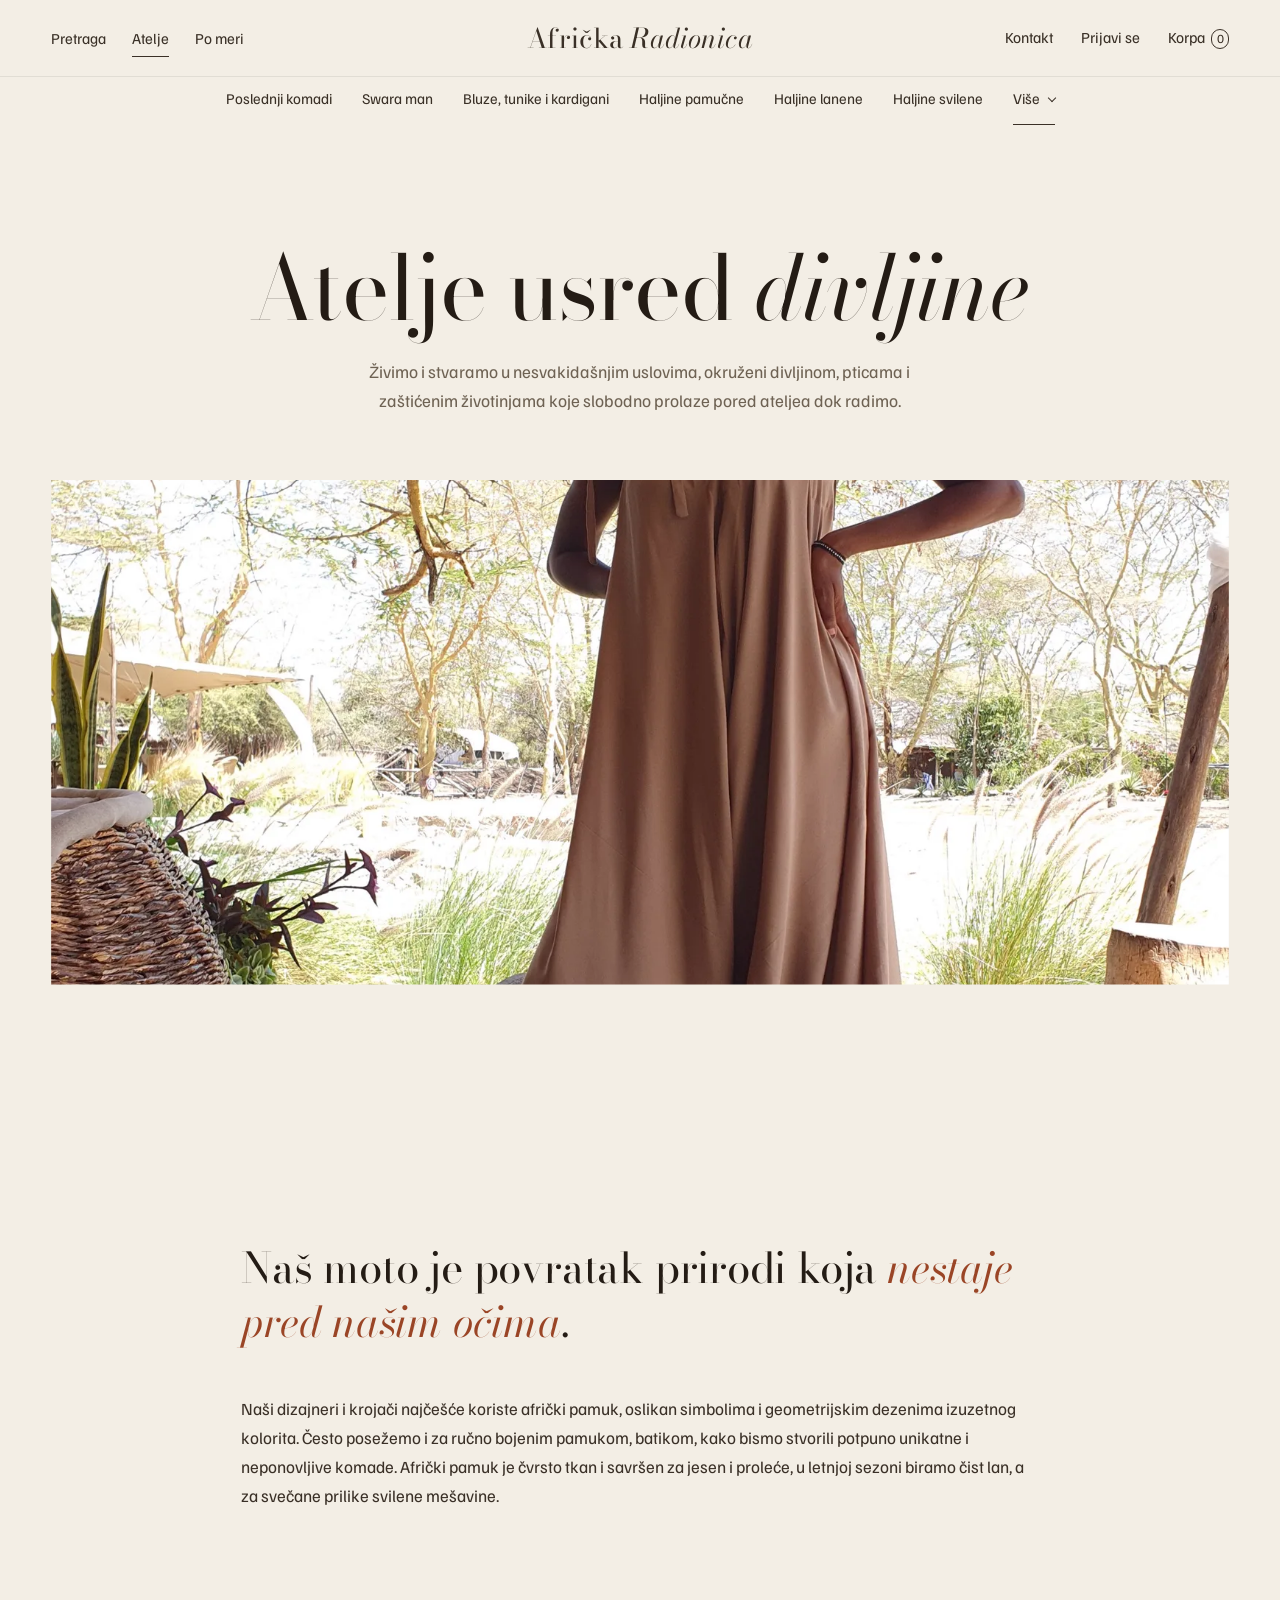
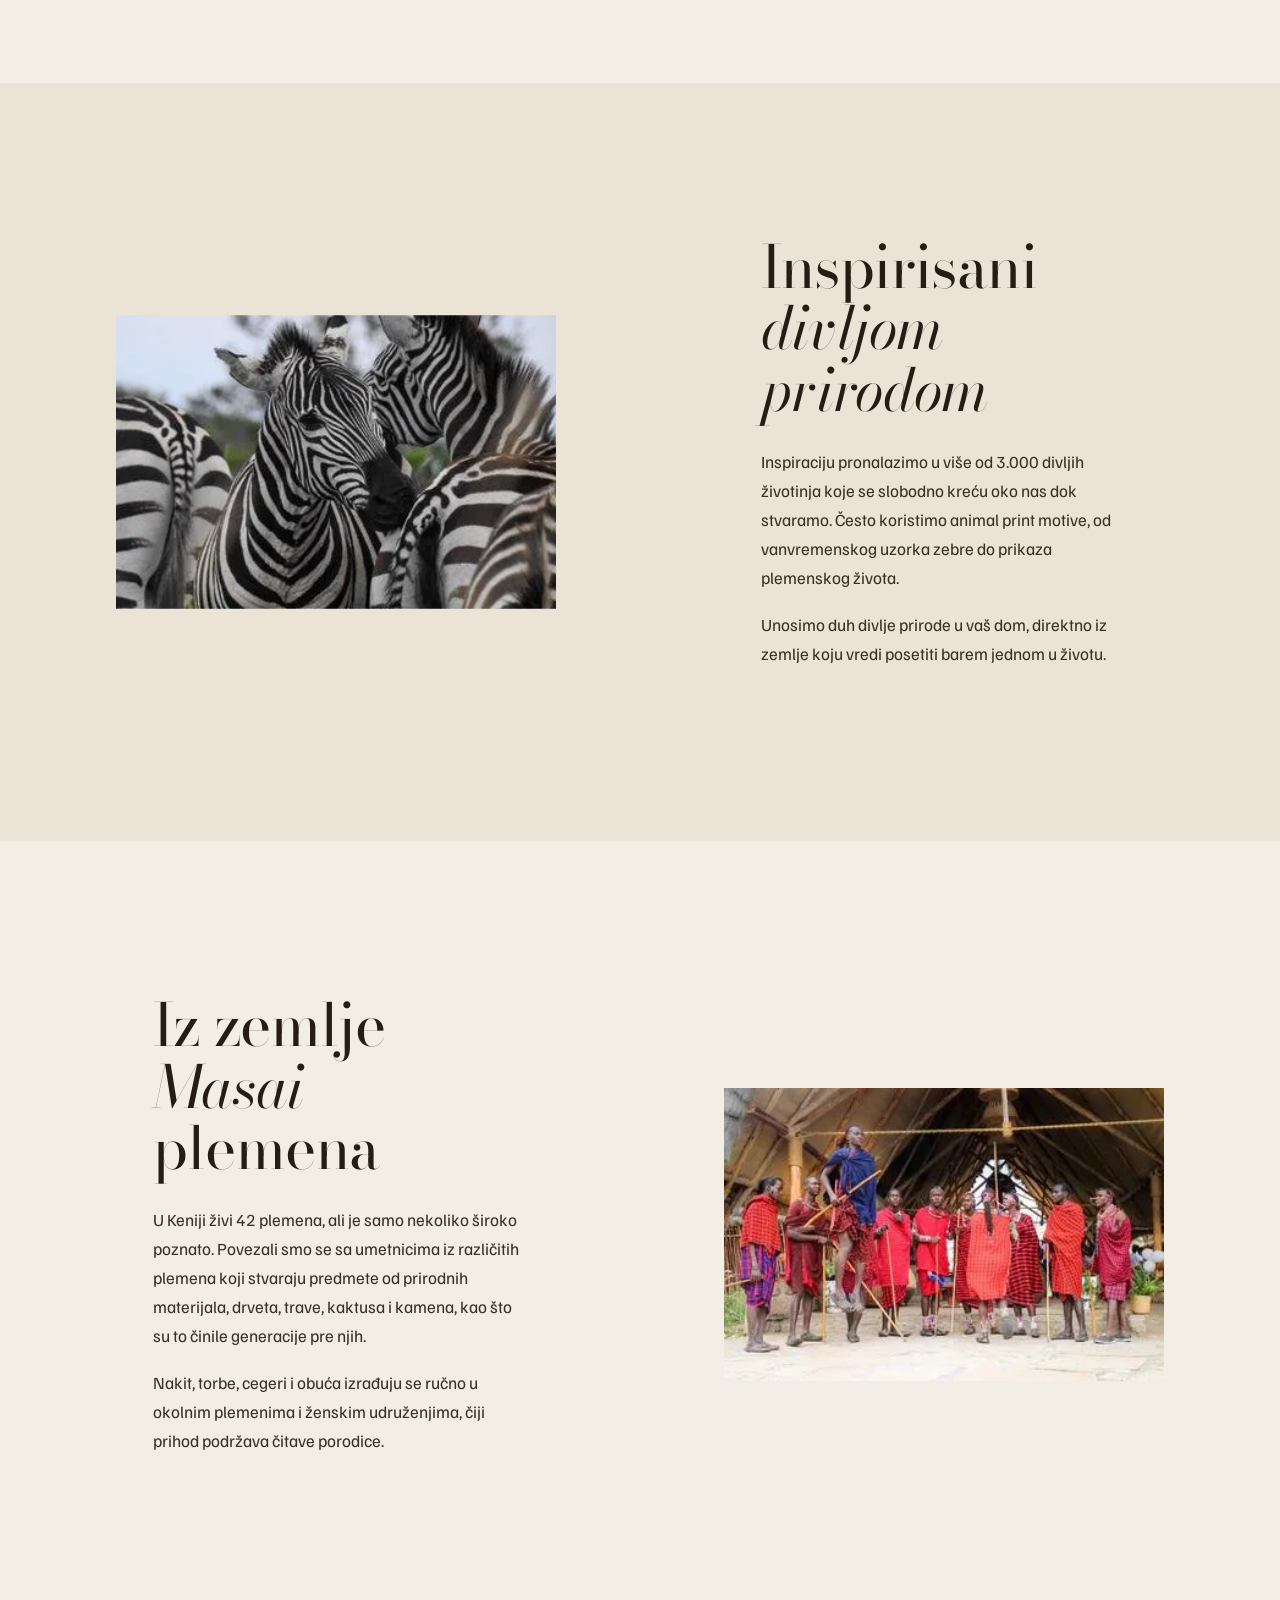
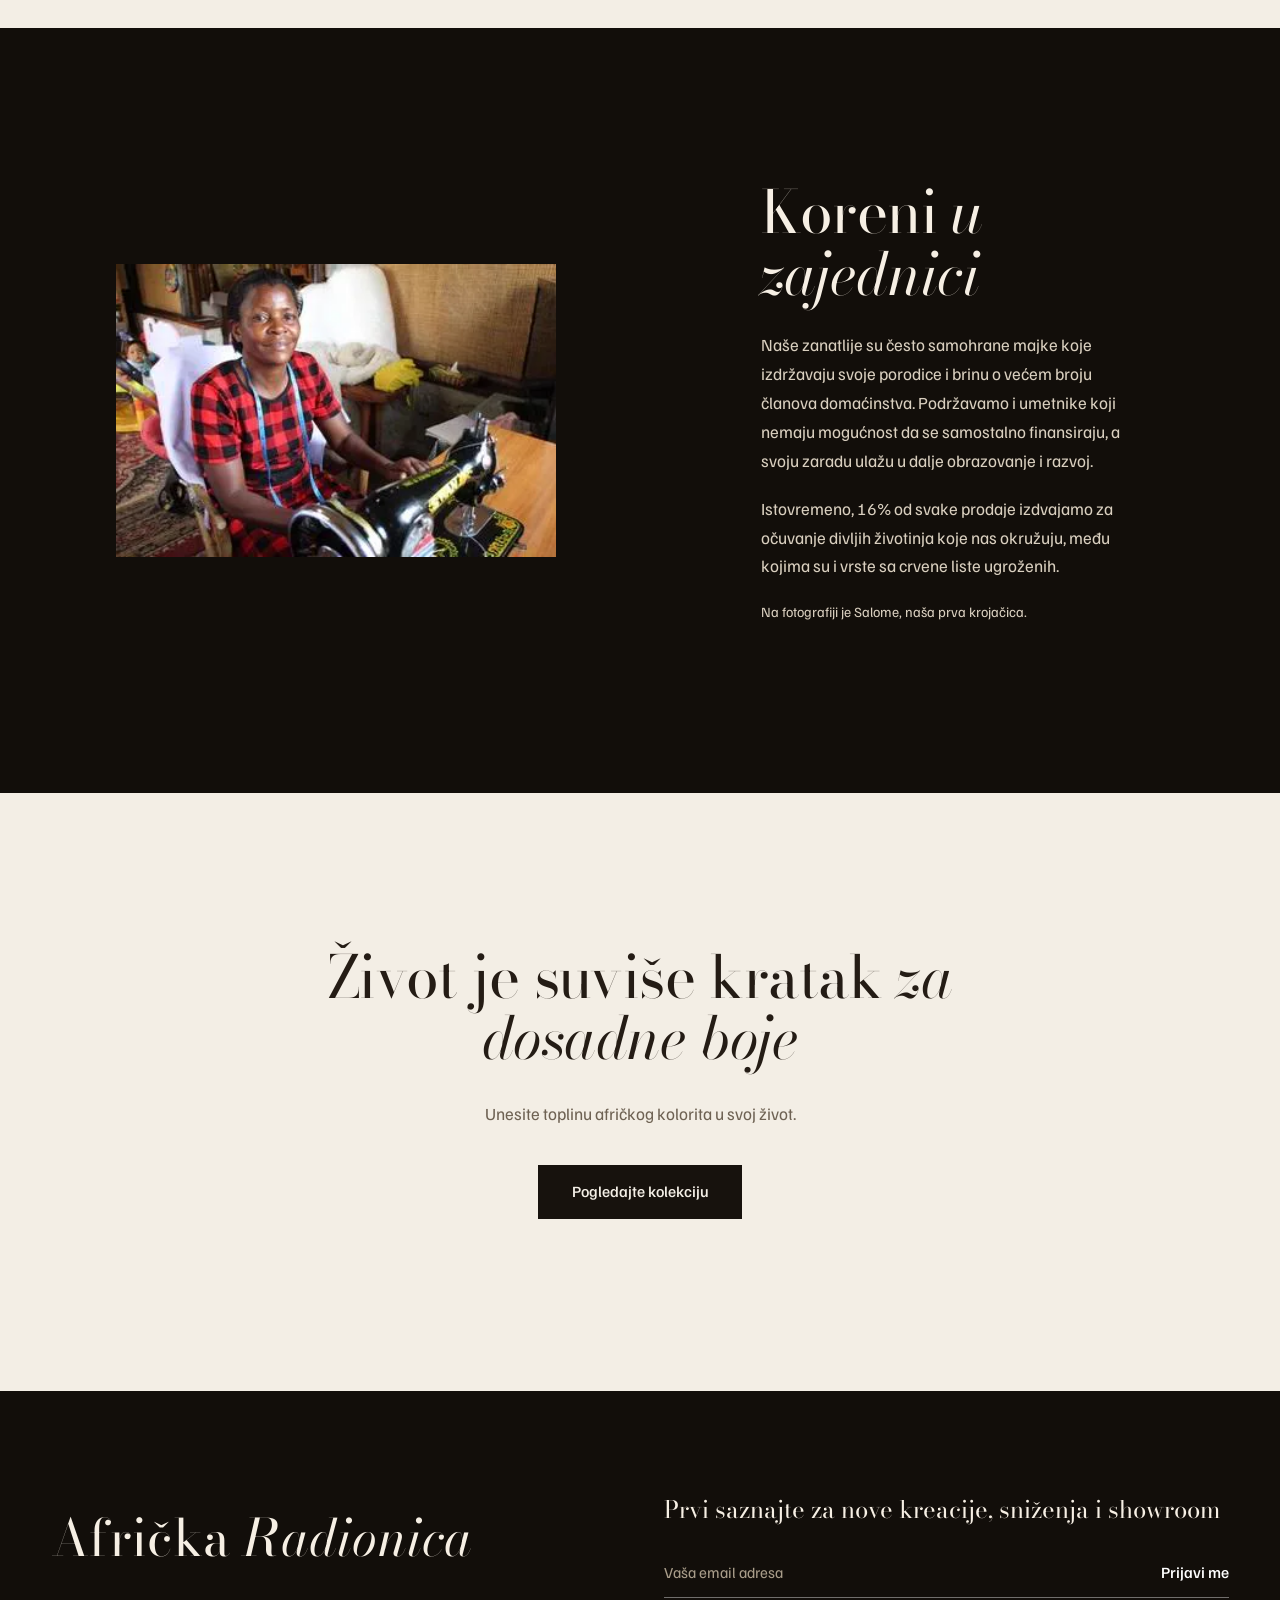
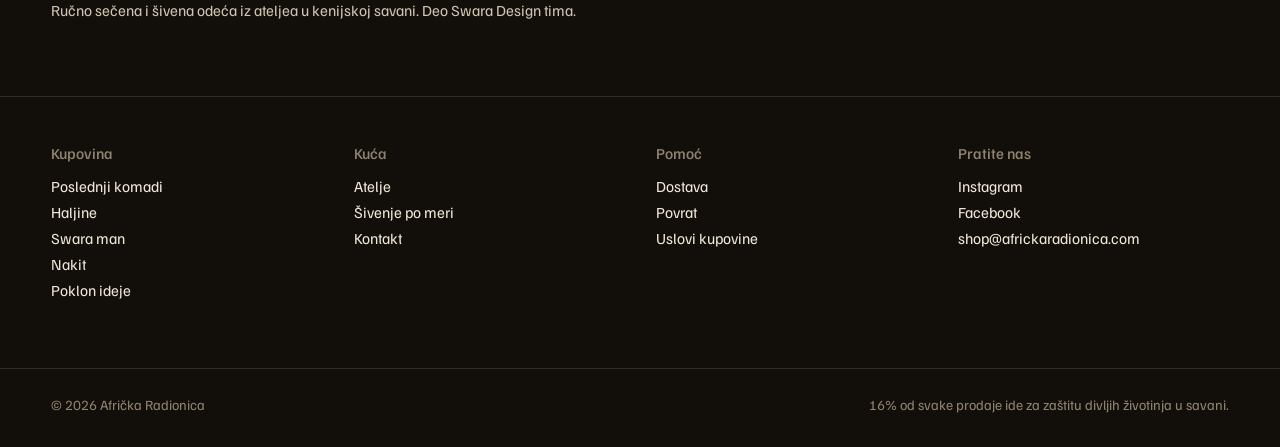
==== atelje.html @ 35c5ecd7 "Africka Radionica website preview" ====
<!doctype html>
<html lang="sr-Latn">
<head>
<meta charset="utf-8">
<meta name="viewport" content="width=device-width, initial-scale=1">
<title>Atelje u kenijskoj savani | Afrička Radionica</title>
<meta name="description" content="Naš atelje nalazi se u srcu afričke savane u Keniji, okružen sa više od 3.000 divljih životinja. Upoznajte krojače, plemena i ženska udruženja sa kojima radimo.">
<!-- Mockup: ukloniti noindex pri puštanju -->
<meta name="robots" content="noindex, nofollow">
<meta property="og:title" content="Atelje u kenijskoj savani | Afrička Radionica">
<meta property="og:description" content="Naš atelje nalazi se u srcu afričke savane u Keniji, okružen sa više od 3.000 divljih životinja. Upoznajte krojače, plemena i ženska udruženja sa kojima radimo.">
<meta property="og:type" content="website">
<meta property="og:site_name" content="Afrička Radionica">
<meta name="theme-color" content="#f3eee5">
<link rel="preconnect" href="https://fonts.googleapis.com">
<link rel="preconnect" href="https://fonts.gstatic.com" crossorigin>
<link rel="stylesheet" href="https://fonts.googleapis.com/css2?family=Bodoni+Moda:ital,opsz,wght@0,6..96,400;0,6..96,500;1,6..96,400&family=Familjen+Grotesk:wght@400;500&display=swap">
<script>document.documentElement.classList.add('js')</script>
<link rel="stylesheet" href="css/site.css?v=a1a77505">
<script src="js/katalog.js?v=a1a77505" defer></script>
<script src="js/site.js?v=a1a77505" defer></script>
</head>
<body class="">
<a class="skip" href="#main">Preskoči na sadržaj</a>
<header class="hdr">
  <div class="hdr-in">
    <button class="menu-btn" type="button" aria-expanded="false" aria-controls="meni"><span aria-hidden="true"></span><span class="sr">Meni</span></button>
    <div class="util">
      <a href="kategorija.html" class="t-link">Pretraga</a>
      <a href="atelje.html" class="t-link" aria-current="page">Atelje</a>
      <a href="kontakt.html#po-meri" class="t-link">Po meri</a>
    </div>
    <a class="mark" href="index.html" aria-label="Afrička Radionica, početna">Afrička <i>Radionica</i></a>
    <div class="tools">
      <a href="kontakt.html" class="t-link">Kontakt</a>
      <a href="#" class="t-link">Prijavi se</a>
      <a href="#" class="bag" aria-label="Korpa, 0 artikala">Korpa <span>0</span></a>
    </div>
  </div>
  <nav id="meni" class="cats" aria-label="Kategorije">
    <ul class="cats-main">
      <li><a href="kategorija.html?k=poslednji-komadi">Poslednji komadi</a></li>
      <li><a href="kategorija.html?k=swara-man">Swara man</a></li>
      <li><a href="kategorija.html?k=bluze-tunike-kardigani">Bluze, tunike i kardigani</a></li>
      <li><a href="kategorija.html?k=haljine-pamucne">Haljine pamučne</a></li>
      <li><a href="kategorija.html?k=haljine-lanene">Haljine lanene</a></li>
      <li><a href="kategorija.html?k=haljine-svilene">Haljine svilene</a></li>
      <li class="more">
        <button type="button" class="more-btn" aria-expanded="false" aria-controls="vise">Više</button>
        <ul id="vise" class="more-list">
          <li><a href="kategorija.html?k=kombinezoni">Kombinezoni</a></li>
          <li><a href="kategorija.html?k=nakit">Nakit</a></li>
          <li><a href="kategorija.html?k=pantalone-lanene">Pantalone lanene</a></li>
          <li><a href="kategorija.html?k=pantalone-pamucne">Pantalone pamučne</a></li>
          <li><a href="kategorija.html?k=pantalone-svilene">Pantalone svilene</a></li>
          <li><a href="kategorija.html?k=poklon-ideje">Poklon ideje</a></li>
          <li><a href="kategorija.html?k=sakoi-mantili">Sakoi i mantili</a></li>
          <li><a href="kategorija.html?k=suknje">Suknje</a></li>
          <li><a href="kategorija.html?k=tkanine">Tkanine</a></li>
          <li><a href="kategorija.html?k=torbe-cegeri">Torbe i cegeri</a></li>
          <li><a href="kategorija.html?k=obuca">Obuća</a></li>
          <li><a href="https://www.africkaradionica.com/blog">Blog</a></li>
        </ul>
      </li>
    </ul>
    <ul class="cats-mob">
      <li><a href="atelje.html">Atelje</a></li>
      <li><a href="kontakt.html#po-meri">Šivenje po meri</a></li>
      <li><a href="kontakt.html">Kontakt</a></li>
    </ul>
  </nav>
</header>
<main id="main">
<section class="phead">
  <div class="narrow">
    <h1 class="rv">Atelje usred <i>divljine</i></h1>
    <p class="rv">Živimo i stvaramo u nesvakidašnjim uslovima, okruženi divljinom, pticama i zaštićenim životinjama koje slobodno prolaze pored ateljea dok radimo.</p>
  </div>
</section>

<section class="sec-s" style="padding-top:0">
  <div class="wrap">
    <div class="img rv-img" style="overflow:hidden"><img src="slike/kombinezon-savana.webp" alt="Savana sa akacijama oko ateljea" width="1600" height="1600" style="width:100%;aspect-ratio:21/9;object-fit:cover;object-position:50% 45%"></div>
  </div>
</section>

<section class="sec">
  <div class="narrow">
    <p class="statement rv">Naš moto je povratak prirodi koja <i>nestaje pred našim očima</i>.</p>
    <p class="rv" style="margin-top:30px">Naši dizajneri i krojači najčešće koriste afrički pamuk, oslikan simbolima i geometrijskim dezenima izuzetnog kolorita. Često posežemo i za ručno bojenim pamukom, batikom, kako bismo stvorili potpuno unikatne i neponovljive komade. Afrički pamuk je čvrsto tkan i savršen za jesen i proleće, u letnjoj sezoni biramo čist lan, a za svečane prilike svilene mešavine.</p>
  </div>
</section>

<section class="sec sandbg">
  <div class="wrap split">
    <div class="img lowres rv-img"><img src="slike/zebre.webp" alt="Zebre u savani" loading="lazy" width="360" height="240"></div>
    <div class="txt rv">
      <h2>Inspirisani <i>divljom prirodom</i></h2>
      <p>Inspiraciju pronalazimo u više od 3.000 divljih životinja koje se slobodno kreću oko nas dok stvaramo. Često koristimo animal print motive, od vanvremenskog uzorka zebre do prikaza plemenskog života.</p>
      <p>Unosimo duh divlje prirode u vaš dom, direktno iz zemlje koju vredi posetiti barem jednom u životu.</p>
    </div>
  </div>
</section>

<section class="sec">
  <div class="wrap split rev">
    <div class="img lowres rv-img"><img src="slike/masai.webp" alt="Masai ratnici u tradicionalnoj odeći" loading="lazy" width="360" height="240"></div>
    <div class="txt rv">
      <h2>Iz zemlje <i>Masai</i> plemena</h2>
      <p>U Keniji živi 42 plemena, ali je samo nekoliko široko poznato. Povezali smo se sa umetnicima iz različitih plemena koji stvaraju predmete od prirodnih materijala, drveta, trave, kaktusa i kamena, kao što su to činile generacije pre njih.</p>
      <p>Nakit, torbe, cegeri i obuća izrađuju se ručno u okolnim plemenima i ženskim udruženjima, čiji prihod podržava čitave porodice.</p>
    </div>
  </div>
</section>

<section class="sec dark">
  <div class="wrap split">
    <div class="img lowres rv-img"><img src="slike/salome-atelje.webp" alt="Salome za šivaćom mašinom" loading="lazy" width="360" height="240"></div>
    <div class="txt rv">
      <h2>Koreni <i>u zajednici</i></h2>
      <p>Naše zanatlije su često samohrane majke koje izdržavaju svoje porodice i brinu o većem broju članova domaćinstva. Podržavamo i umetnike koji nemaju mogućnost da se samostalno finansiraju, a svoju zaradu ulažu u dalje obrazovanje i razvoj.</p>
      <p>Istovremeno, 16% od svake prodaje izdvajamo za očuvanje divljih životinja koje nas okružuju, među kojima su i vrste sa crvene liste ugroženih.</p>
      <p class="caption">Na fotografiji je Salome, naša prva krojačica.</p>
    </div>
  </div>
</section>

<section class="sec">
  <div class="narrow" style="text-align:center">
    <h2 class="rv">Život je suviše kratak <i>za dosadne boje</i></h2>
    <p class="rv" style="margin:30px 0 36px;color:var(--muted)">Unesite toplinu afričkog kolorita u svoj život.</p>
    <p class="rv"><a class="btn" href="kategorija.html?k=haljine-pamucne">Pogledajte kolekciju</a></p>
  </div>
</section>
</main>
<footer class="ftr">
  <div class="wrap ftr-top">
    <div class="ftr-brand">
      <p class="mark mark-lg">Afrička <i>Radionica</i></p>
      <p>Ručno sečena i šivena odeća iz ateljea u kenijskoj savani. Deo Swara Design tima.</p>
    </div>
    <form class="news" onsubmit="event.preventDefault();this.querySelector('.news-ok').hidden=false">
      <label for="n-email">Prvi saznajte za nove kreacije, sniženja i showroom</label>
      <div class="news-row">
        <input id="n-email" type="email" name="email" autocomplete="email" placeholder="Vaša email adresa" required>
        <button type="submit">Prijavi me</button>
      </div>
      <p class="news-ok" hidden>Hvala. Ovo je pregled novog sajta, pa prijava još nije povezana.</p>
    </form>
  </div>
  <div class="wrap ftr-cols">
    <div><h2>Kupovina</h2><p><a href="kategorija.html?k=poslednji-komadi">Poslednji komadi</a><br><a href="kategorija.html?k=haljine-pamucne">Haljine</a><br><a href="kategorija.html?k=swara-man">Swara man</a><br><a href="kategorija.html?k=nakit">Nakit</a><br><a href="kategorija.html?k=poklon-ideje">Poklon ideje</a></p></div>
    <div><h2>Kuća</h2><p><a href="atelje.html">Atelje</a><br><a href="kontakt.html#po-meri">Šivenje po meri</a><br><a href="kontakt.html">Kontakt</a></p></div>
    <div><h2>Pomoć</h2><p><a href="https://www.africkaradionica.com/shipping-policy">Dostava</a><br><a href="https://www.africkaradionica.com/refund-policy">Povrat</a><br><a href="https://www.africkaradionica.com/terms-of-service">Uslovi kupovine</a></p></div>
    <div><h2>Pratite nas</h2><p><a href="https://www.instagram.com/africka.radionica/" target="_blank" rel="noopener">Instagram</a><br><a href="https://www.facebook.com/moja.africka.radionica" target="_blank" rel="noopener">Facebook</a><br><a href="mailto:shop@africkaradionica.com">shop@africkaradionica.com</a></p></div>
  </div>
  <div class="wrap ftr-legal"><p>© 2026 Afrička Radionica</p><p>16% od svake prodaje ide za zaštitu divljih životinja u savani.</p></div>
</footer>
</body>
</html>
---- css/site.css ----
/* Afrička Radionica — mockup v2 (18.11.2026). Bodoni Moda + Familjen Grotesk. */
:root{
  --ivory:#f3eee5;
  --ivory-2:#ebe3d6;
  --sand:#d9ccb6;
  --ebony:#17120d;
  --ink:#241c15;
  --text:#3a3027;
  --muted:#6e6253;
  --line:#d6cbb9;
  --terra:#9a4526;
  --terra-2:#b8643d;
  --gold:#a88653;
  --night:#120e0a;
  --serif:"Bodoni Moda",Didot,"Bodoni 72",Georgia,serif;
  --sans:"Familjen Grotesk",system-ui,-apple-system,"Segoe UI",sans-serif;
  --gut:clamp(16px,4vw,56px);
  --ease:cubic-bezier(.22,.61,.24,1);
}
*,*::before,*::after{box-sizing:border-box}
html{-webkit-text-size-adjust:100%;scroll-behavior:smooth}
body{margin:0;background:var(--ivory);color:var(--text);font:400 17px/1.7 var(--sans);-webkit-font-smoothing:antialiased;overflow-x:hidden}
img{display:block;max-width:100%;height:auto}
a{color:inherit}
p{margin:0 0 1.1em}
h1,h2,h3{font-family:var(--serif);font-weight:400;color:var(--ink);margin:0;line-height:1.05;letter-spacing:-.01em}
h1{font-size:clamp(2.8rem,7vw,6.6rem)}
h2{font-size:clamp(2.1rem,4.6vw,4.2rem)}
h3{font-size:clamp(1.35rem,2vw,1.75rem);line-height:1.2}
h1 i,h2 i,h3 i{font-style:italic}
.wrap{max-width:1360px;margin:0 auto;padding:0 var(--gut)}
.narrow{max-width:900px;margin:0 auto;padding:0 var(--gut)}
.sr{position:absolute;width:1px;height:1px;overflow:hidden;clip:rect(0 0 0 0);white-space:nowrap}
.skip{position:absolute;left:12px;top:-60px;background:var(--ebony);color:#fff;padding:10px 14px;z-index:100}
.skip:focus{top:12px}
:focus-visible{outline:1px solid var(--terra);outline-offset:4px}
.tbc{background:#fff1c2;color:#5a4300;border-bottom:1px dashed #a07a00;padding:0 .2em;cursor:help}

/* Links and buttons */
.btn{display:inline-flex;align-items:center;justify-content:center;gap:.7em;font:500 .98rem/1 var(--sans);padding:1.15em 2.1em;border:1px solid var(--ebony);background:var(--ebony);color:var(--ivory);text-decoration:none;transition:background .5s var(--ease),color .5s var(--ease),border-color .5s var(--ease);cursor:pointer}
.btn:hover{background:var(--terra);border-color:var(--terra)}
.btn-ghost{background:transparent;color:var(--ebony)}
.btn-ghost:hover{background:var(--ebony);color:var(--ivory);border-color:var(--ebony)}
.on-img .btn{background:var(--ivory);color:var(--ebony);border-color:var(--ivory)}
.on-img .btn:hover{background:var(--terra);color:#fff;border-color:var(--terra)}
.on-img .btn-ghost{background:transparent;color:#fff;border-color:rgba(255,255,255,.8)}
.on-img .btn-ghost:hover{background:#fff;color:var(--ebony)}
.more{font-size:.98rem;text-decoration:none;border-bottom:1px solid currentColor;padding-bottom:3px;transition:color .4s,border-color .4s}
.more:hover{color:var(--terra)}

/* Header */
.hdr{position:sticky;top:0;z-index:50;background:rgba(243,238,229,.94);backdrop-filter:blur(10px);-webkit-backdrop-filter:blur(10px);border-bottom:1px solid transparent;transition:background .6s var(--ease),border-color .6s,color .6s}
.hdr.scrolled{border-bottom-color:var(--line)}
.hdr-in{display:grid;grid-template-columns:1fr auto 1fr;align-items:center;height:84px;padding:0 var(--gut);max-width:1600px;margin:0 auto}
.nav{display:flex;gap:30px;font-size:.96rem}
.nav a,.t-link,.bag{text-decoration:none;padding:6px 0;border-bottom:1px solid transparent;transition:border-color .4s}
.nav a:hover,.t-link:hover,.bag:hover{border-bottom-color:currentColor}
.nav a[aria-current="page"],.t-link[aria-current="page"]{border-bottom-color:currentColor}
.nav .nav-mob{display:none}
.mark{font-family:var(--serif);font-size:1.7rem;letter-spacing:.005em;text-decoration:none;color:inherit;white-space:nowrap;margin:0}
.mark i{font-style:italic}
.tools{display:flex;justify-content:flex-end;gap:28px;font-size:.96rem}
.bag span{display:inline-block;min-width:1.4em;text-align:center;margin-left:.3em;border:1px solid currentColor;border-radius:999px;font-size:.78rem;line-height:1.4em}
.menu-btn{display:none;width:44px;height:44px;border:0;background:none;color:inherit;cursor:pointer;position:relative;padding:0}
.menu-btn span:first-child,.menu-btn span:first-child::before{position:absolute;left:10px;width:24px;height:1px;background:currentColor;transition:transform .4s var(--ease)}
.menu-btn span:first-child{top:18px}
.menu-btn span:first-child::before{content:"";left:0;top:8px}
.menu-btn[aria-expanded="true"] span:first-child{transform:translateY(4px) rotate(45deg)}
.menu-btn[aria-expanded="true"] span:first-child::before{transform:translateY(-8px) rotate(-90deg)}
/* transparent header over the hero (home) */
.home .hdr{position:fixed;left:0;right:0;background:transparent;color:#fff;backdrop-filter:none;-webkit-backdrop-filter:none}
.home .hdr.scrolled{background:rgba(243,238,229,.95);color:var(--ink);backdrop-filter:blur(10px);-webkit-backdrop-filter:blur(10px)}

/* Hero */
.hero{position:relative;height:100svh;min-height:620px;max-height:980px;overflow:hidden;color:#fff;background:var(--night)}
.hero img{position:absolute;inset:0;width:100%;height:100%;object-fit:cover;object-position:50% 40%;transform:scale(1.08);animation:breathe 14s var(--ease) forwards}
@keyframes breathe{to{transform:scale(1)}}
.hero::after{content:"";position:absolute;inset:0;background:linear-gradient(180deg,rgba(18,14,10,.45) 0%,rgba(18,14,10,0) 30%,rgba(18,14,10,.15) 55%,rgba(18,14,10,.72) 100%)}
.hero-txt{position:absolute;left:0;right:0;bottom:clamp(40px,8vh,96px);z-index:2}
.hero h1{color:#fff;max-width:11.5em}
.hero p{max-width:34em;font-size:clamp(1.02rem,1.4vw,1.2rem);color:rgba(255,255,255,.9);margin:26px 0 34px}
.hero .actions{display:flex;flex-wrap:wrap;gap:14px}
.scroll-cue{position:absolute;right:var(--gut);bottom:clamp(40px,8vh,96px);z-index:2;width:1px;height:70px;background:rgba(255,255,255,.35);overflow:hidden}
.scroll-cue::after{content:"";position:absolute;left:0;top:-30px;width:1px;height:30px;background:#fff;animation:cue 2.6s var(--ease) infinite}
@keyframes cue{to{top:70px}}

/* Sections */
.sec{padding:clamp(88px,12vw,180px) 0}
.sec-s{padding:clamp(64px,8vw,120px) 0}
.statement{font-family:var(--serif);font-size:clamp(1.7rem,3.3vw,3rem);line-height:1.28;color:var(--ink);letter-spacing:-.005em}
.statement i{color:var(--terra)}
.sig{margin-top:34px;color:var(--muted)}
.line{border-top:1px solid var(--line)}
.dark{background:var(--night);color:#e9e0d2}
.dark h2,.dark h3{color:#f6efe4}
.dark .muted{color:#b5a893}
.sandbg{background:var(--ivory-2)}
.muted{color:var(--muted)}
.head2{display:flex;justify-content:space-between;align-items:flex-end;gap:24px;margin-bottom:clamp(36px,5vw,64px);flex-wrap:wrap}
.head2 p{max-width:30em;margin:0;color:var(--muted)}

/* Collections */
.coll{display:grid;grid-template-columns:repeat(12,minmax(0,1fr));gap:clamp(12px,1.6vw,24px)}
.tile{position:relative;overflow:hidden;color:#fff;text-decoration:none;display:block;background:var(--sand)}
.tile img{width:100%;height:100%;object-fit:cover;transition:transform 1.6s var(--ease)}
.tile:hover img{transform:scale(1.05)}
.tile::after{content:"";position:absolute;inset:0;background:linear-gradient(180deg,transparent 55%,rgba(18,14,10,.6))}
.tile span{position:absolute;left:clamp(18px,2.4vw,34px);bottom:clamp(18px,2.4vw,30px);z-index:2;font-family:var(--serif);font-size:clamp(1.6rem,2.8vw,2.6rem);line-height:1.1}
.tile span small{display:block;font-family:var(--sans);font-size:.95rem;margin-top:8px;opacity:.9}
.t-a{grid-column:1/8;aspect-ratio:7/8}
.t-b{grid-column:8/13;aspect-ratio:5/8}
.t-c{grid-column:1/6;aspect-ratio:5/6;margin-top:clamp(0px,6vw,90px)}
.t-d{grid-column:6/13;aspect-ratio:7/6}

/* Split story blocks */
.split{display:grid;grid-template-columns:repeat(12,minmax(0,1fr));gap:clamp(20px,3vw,48px);align-items:center}
.split .img{grid-column:1/7;overflow:hidden}
.split .img img{width:100%;aspect-ratio:4/5;object-fit:cover;transition:transform 1.6s var(--ease)}
.split .img:hover img{transform:scale(1.03)}
.split .txt{grid-column:8/12}
.split.rev .img{grid-column:7/13;order:2}
.split.rev .txt{grid-column:2/6;order:1}
.split .txt h2{margin-bottom:26px}
.split .txt p{color:var(--text)}
.dark .split .txt p{color:#d9cfbf}
.caption{font-size:.88rem;color:var(--muted);margin-top:12px}

/* Product grid */
.grid{display:grid;grid-template-columns:repeat(4,minmax(0,1fr));gap:clamp(28px,3vw,44px) clamp(14px,1.8vw,26px)}
.prod{text-decoration:none;display:block}
.prod .ph{overflow:hidden;background:var(--ivory-2);aspect-ratio:4/5;position:relative}
.prod .ph img{width:100%;height:100%;object-fit:cover;transition:transform 1.4s var(--ease),opacity .6s}
.prod:hover .ph img{transform:scale(1.04)}
.prod .ph em{position:absolute;left:12px;top:12px;font-style:normal;font-size:.8rem;background:rgba(243,238,229,.92);padding:4px 10px}
.prod h3{font-family:var(--serif);font-size:1.25rem;margin-top:18px}
.prod p{margin:6px 0 0;font-size:.95rem;color:var(--muted)}
.chips{display:flex;flex-wrap:wrap;gap:10px;margin-bottom:clamp(30px,4vw,52px)}
.chips a{text-decoration:none;font-size:.95rem;padding:9px 18px;border:1px solid var(--line);transition:border-color .4s,background .4s}
.chips a:hover,.chips a.on{border-color:var(--ebony)}
.chips a.on{background:var(--ebony);color:var(--ivory)}

/* Conservation band */
.band{position:relative;overflow:hidden;color:#fff;min-height:70vh;display:flex;align-items:flex-end}
.band img{position:absolute;inset:0;width:100%;height:100%;object-fit:cover;filter:saturate(.85)}
.band::after{content:"";position:absolute;inset:0;background:linear-gradient(90deg,rgba(18,14,10,.82),rgba(18,14,10,.35))}
.band .wrap{position:relative;z-index:2;padding-top:90px;padding-bottom:90px}
.band .big{font-family:var(--serif);font-size:clamp(5rem,14vw,12rem);line-height:.9;color:#fff;margin:0 0 20px}
.band p{max-width:30em;font-size:1.12rem;color:rgba(255,255,255,.9)}

/* Made to measure steps */
.steps{display:grid;grid-template-columns:repeat(4,minmax(0,1fr));gap:clamp(20px,3vw,40px);counter-reset:s;margin-top:clamp(36px,5vw,64px)}
.steps li{list-style:none;border-top:1px solid var(--line);padding-top:24px;counter-increment:s}
.steps li::before{content:counter(s);display:block;font-family:var(--serif);font-style:italic;font-size:2.4rem;color:var(--terra);line-height:1;margin-bottom:16px}
.steps h3{font-size:1.3rem;margin-bottom:10px}
.steps p{margin:0;color:var(--muted);font-size:.98rem}
.steps-wrap{margin:0;padding:0}

/* Service strip */
.svc{display:grid;grid-template-columns:repeat(3,minmax(0,1fr));gap:24px;text-align:center}
.svc div{padding:10px 18px}
.svc b{display:block;font-family:var(--serif);font-weight:400;font-size:1.35rem;color:var(--ink);margin-bottom:8px}
.svc span{font-size:.95rem;color:var(--muted)}

/* Page heads */
.phead{padding:clamp(70px,9vw,140px) 0 clamp(36px,5vw,64px);text-align:center}
.phead p{max-width:36em;margin:22px auto 0;color:var(--muted);font-size:1.08rem}

/* Product page */
.pdp{display:grid;grid-template-columns:minmax(0,7fr) minmax(0,5fr);gap:clamp(28px,5vw,88px);align-items:start;padding-top:clamp(28px,4vw,56px)}
.pdp-img{overflow:hidden;background:var(--ivory-2);cursor:zoom-in}
.pdp-img img{width:100%;aspect-ratio:4/5;object-fit:cover;transition:transform .8s var(--ease)}
.pdp-img.zoom img{transform:scale(1.6)}
.pdp-info{position:sticky;top:120px}
.crumbs{font-size:.9rem;color:var(--muted);margin-bottom:26px}
.crumbs a{text-decoration:none}
.crumbs a:hover{text-decoration:underline}
.pdp-info h1{font-size:clamp(2.4rem,4vw,3.6rem)}
.price{font-family:var(--serif);font-size:1.6rem;margin:18px 0 6px;color:var(--ink)}
.note{font-size:.95rem;color:var(--muted)}
fieldset{border:0;padding:0;margin:30px 0 0}
legend{font-weight:500;margin-bottom:12px;color:var(--ink)}
.sizes{display:flex;gap:10px;flex-wrap:wrap}
.sizes label{position:relative}
.sizes input{position:absolute;opacity:0;inset:0;cursor:pointer}
.sizes span{display:inline-block;padding:12px 22px;border:1px solid var(--line);transition:border-color .3s,background .3s}
.sizes input:checked + span{border-color:var(--ebony);background:var(--ebony);color:var(--ivory)}
.sizes input:focus-visible + span{outline:1px solid var(--terra);outline-offset:3px}
.pdp-actions{display:grid;gap:12px;margin-top:30px}
.pdp-actions .btn{width:100%}
.acc{border-top:1px solid var(--line);margin-top:36px}
.acc details{border-bottom:1px solid var(--line)}
.acc summary{cursor:pointer;list-style:none;padding:20px 0;display:flex;justify-content:space-between;font-weight:500;color:var(--ink)}
.acc summary::-webkit-details-marker{display:none}
.acc summary::after{content:"+";font-family:var(--serif);font-size:1.4rem;line-height:1;transition:transform .4s var(--ease)}
.acc details[open] summary::after{transform:rotate(45deg)}
.acc details p{color:var(--text);font-size:.98rem}
.added{margin-top:14px;font-size:.95rem;color:var(--terra)}

/* Contact */
.contact{display:grid;grid-template-columns:minmax(0,7fr) minmax(0,4fr);gap:clamp(32px,6vw,96px);align-items:start}
.form{display:grid;grid-template-columns:repeat(2,minmax(0,1fr));gap:26px 22px}
.f{display:flex;flex-direction:column;gap:8px}
.f-wide{grid-column:1/-1}
.f label{font-weight:500;color:var(--ink);font-size:.98rem}
.f .req{color:var(--terra)}
.f input,.f select,.f textarea{font:inherit;font-size:1rem;color:var(--ink);background:transparent;border:0;border-bottom:1px solid #a89a85;border-radius:0;padding:10px 2px;min-height:46px;width:100%;transition:border-color .3s}
.f textarea{min-height:130px;resize:vertical}
.f input:focus,.f select:focus,.f textarea:focus{outline:none;border-bottom-color:var(--ebony);box-shadow:0 1px 0 0 var(--ebony)}
.f [aria-invalid="true"]{border-bottom-color:#a3261b}
.err{font-size:.9rem;color:#a3261b;margin:0}
.err:empty{display:none}
.status{grid-column:1/-1;padding:16px 18px;font-size:.98rem}
.status[hidden]{display:none}
.status.ok{background:#e8eee0;color:#2c3d1b}
.status.bad{background:#f6e3df;color:#6e1c12}
.aside-card{border-top:1px solid var(--ebony);padding-top:22px;margin-bottom:40px}
.aside-card h2{font-size:1.6rem;margin-bottom:14px}
.aside-card p{margin-bottom:8px}

/* Footer */
.ftr{background:var(--night);color:#cfc3b1;padding:clamp(70px,8vw,110px) 0 30px;font-size:.96rem}
.ftr a{text-decoration:none;color:#efe6d8}
.ftr a:hover{color:#fff;text-decoration:underline}
.ftr-top{display:grid;grid-template-columns:minmax(0,1fr) minmax(0,1fr);gap:48px;padding-bottom:56px;border-bottom:1px solid rgba(255,255,255,.12)}
.ftr .mark-lg{font-size:clamp(2.2rem,4vw,3.4rem);color:#f6efe4;margin-bottom:16px}
.news label{display:block;font-family:var(--serif);font-size:1.5rem;color:#f6efe4;line-height:1.3;margin-bottom:22px}
.news-row{display:flex;border-bottom:1px solid rgba(255,255,255,.4)}
.news-row input{flex:1;min-width:0;background:transparent;border:0;color:#fff;font:inherit;padding:12px 0}
.news-row input::placeholder{color:#a99d8a}
.news-row input:focus{outline:none}
.news-row button{background:none;border:0;color:#fff;font:500 .98rem var(--sans);cursor:pointer;padding:0 0 0 16px}
.news-ok{margin-top:14px;color:#e2c28d}
.ftr-cols{display:grid;grid-template-columns:repeat(4,minmax(0,1fr));gap:32px;padding:48px var(--gut) 48px}
.ftr h2{font-family:var(--sans);font-size:.95rem;font-weight:500;color:#8f8370;margin:0 0 12px;letter-spacing:0}
.ftr-legal{display:flex;justify-content:space-between;flex-wrap:wrap;gap:10px;font-size:.88rem;color:#8f8370;border-top:1px solid rgba(255,255,255,.12);padding-top:24px}
.ftr-legal p{margin:0}

/* Reveal */
.js .rv{opacity:0;transform:translateY(34px);transition:opacity 1.3s var(--ease),transform 1.3s var(--ease);transition-delay:var(--d,0s)}
.js .rv.in{opacity:1;transform:none}
.js .rv-img{clip-path:inset(12% 0 0 0);transition:clip-path 1.6s var(--ease)}
.js .rv-img.in{clip-path:inset(0 0 0 0)}
.js .hero .h-in{opacity:0;transform:translateY(24px);animation:hin 1.6s var(--ease) forwards;animation-delay:var(--d,.2s)}
@keyframes hin{to{opacity:1;transform:none}}

/* Tablet */
@media (max-width:1080px){
  .nav{gap:20px}
  .tools .t-link:first-child{display:none}
  .grid{grid-template-columns:repeat(3,minmax(0,1fr))}
  .split .txt{grid-column:8/13}
  .split.rev .txt{grid-column:1/6}
  .steps{grid-template-columns:repeat(2,minmax(0,1fr))}
  .pdp{grid-template-columns:minmax(0,1fr) minmax(0,1fr)}
}
/* Phone */
@media (max-width:780px){
  body{font-size:16px}
  .hdr-in{grid-template-columns:44px 1fr auto;height:66px}
  .mark{font-size:1.32rem;text-align:center}
  .menu-btn{display:block}
  .tools .t-link{display:none}
  .nav{display:none;position:fixed;left:0;right:0;top:66px;bottom:0;background:var(--ivory);color:var(--ink);flex-direction:column;gap:0;padding:20px var(--gut);font-family:var(--serif);font-size:1.9rem;overflow:auto}
  .nav.open{display:flex}
  .nav a{padding:14px 0;border-bottom:1px solid var(--line)}
  .nav .nav-mob{display:block}
  .home .hdr.menu-open{background:var(--ivory);color:var(--ink)}
  .coll{grid-template-columns:minmax(0,1fr)}
  .t-a,.t-b,.t-c,.t-d{grid-column:1/-1;aspect-ratio:4/5;margin-top:0}
  .split,.split.rev{grid-template-columns:minmax(0,1fr)}
  .split .img,.split.rev .img,.split .txt,.split.rev .txt{grid-column:1/-1;order:0}
  .grid{grid-template-columns:repeat(2,minmax(0,1fr))}
  .prod h3{font-size:1.05rem;margin-top:12px}
  .steps{grid-template-columns:minmax(0,1fr)}
  .svc{grid-template-columns:minmax(0,1fr);gap:8px}
  .pdp,.contact{grid-template-columns:minmax(0,1fr)}
  .pdp-info{position:static}
  .form{grid-template-columns:minmax(0,1fr)}
  .ftr-top{grid-template-columns:minmax(0,1fr)}
  .ftr-cols{grid-template-columns:repeat(2,minmax(0,1fr))}
  .scroll-cue{display:none}
  .head2{display:block}
  .head2 p{margin-top:14px}
}
@media (prefers-reduced-motion:reduce){
  *{animation:none!important;transition:none!important;scroll-behavior:auto!important}
  .js .rv,.js .hero .h-in{opacity:1;transform:none}
  .js .rv-img{clip-path:none}
  .hero img{transform:none}
}

/* Low-resolution source photos (360 px): keep them small until better photos arrive */
.split .img.lowres{max-width:440px;justify-self:center;width:100%}
.split .img.lowres img{aspect-ratio:3/2}
.band img{filter:saturate(.85) blur(2px);transform:scale(1.04)}
.hero img{object-position:50% 12%}
.hero::after{background:linear-gradient(180deg,rgba(18,14,10,.5) 0%,rgba(18,14,10,0) 22%,rgba(18,14,10,.1) 40%,rgba(18,14,10,.78) 100%),linear-gradient(90deg,rgba(18,14,10,.45),rgba(18,14,10,0) 60%)}
.hero h1{font-weight:500;text-shadow:0 2px 30px rgba(0,0,0,.25)}
.tile span{text-shadow:0 1px 18px rgba(0,0,0,.35)}

/* Conservation band without photo (source photo too small) */
.band{min-height:0;background:radial-gradient(70% 120% at 85% 20%,rgba(154,69,38,.55),transparent 60%),radial-gradient(60% 90% at 10% 100%,rgba(168,134,83,.25),transparent 60%),var(--night)}
.band::after{display:none}
.band .wrap{padding-top:clamp(90px,12vw,170px);padding-bottom:clamp(90px,12vw,170px)}
.band .big{color:#f1d6b8}
.ftr-cols a{overflow-wrap:anywhere}

/* ===== v2.1: header with full category bar (same order as the current site) ===== */
.hdr-in{height:76px}
.util{display:flex;gap:26px;font-size:.95rem}
.cats{border-top:1px solid rgba(23,18,13,.08)}
.home .hdr:not(.scrolled) .cats{border-top-color:rgba(255,255,255,.22)}
.cats-main{list-style:none;margin:0 auto;padding:0 var(--gut);display:flex;justify-content:center;flex-wrap:wrap;gap:4px 30px;max-width:1600px}
.cats-main > li > a,.more-btn{display:inline-block;padding:13px 0 12px;font:400 .93rem/1.2 var(--sans);color:inherit;text-decoration:none;border:0;border-bottom:1px solid transparent;background:none;cursor:pointer;transition:border-color .4s}
.cats-main > li > a:hover,.more-btn:hover{border-bottom-color:currentColor}
.cats a[aria-current="page"],.more-btn.has-current{border-bottom-color:currentColor;font-weight:500}
.more{position:relative}
.more-btn::after{content:"";display:inline-block;width:6px;height:6px;border-right:1px solid currentColor;border-bottom:1px solid currentColor;transform:translateY(-3px) rotate(45deg);margin-left:9px;transition:transform .3s}
.more.open .more-btn::after{transform:translateY(1px) rotate(225deg)}
.more-list{list-style:none;margin:0;padding:14px 0;position:absolute;right:-24px;top:100%;min-width:250px;background:var(--ivory);color:var(--ink);border:1px solid var(--line);box-shadow:0 24px 48px -28px rgba(23,18,13,.45);display:none;z-index:60}
.more.open .more-list{display:block}
.more-list a{display:block;padding:8px 24px;text-decoration:none;font-size:.95rem}
.more-list a:hover,.more-list a[aria-current="page"]{background:var(--ivory-2)}
.cats-mob{display:none}
.nav{display:none}

/* Category grid on home (3 x 3, like the current site) */
.cat-grid{display:grid;grid-template-columns:repeat(3,minmax(0,1fr));gap:clamp(12px,1.6vw,22px)}
.ctile{position:relative;display:block;overflow:hidden;aspect-ratio:4/5;color:#fff;text-decoration:none;background:var(--sand)}
.ctile img{width:100%;height:100%;object-fit:cover;transition:transform 1.6s var(--ease)}
.ctile:hover img{transform:scale(1.05)}
.ctile::after{content:"";position:absolute;inset:0;background:linear-gradient(180deg,transparent 58%,rgba(18,14,10,.62))}
.ctile span{position:absolute;left:clamp(16px,2vw,28px);bottom:clamp(14px,2vw,24px);z-index:2;font-family:var(--serif);font-size:clamp(1.4rem,2.3vw,2.1rem);line-height:1.1;text-shadow:0 1px 18px rgba(0,0,0,.35)}
.split .img img{aspect-ratio:4/5}
.empty{padding:40px 0;color:var(--muted);text-align:center}
.phead .crumbs{margin-bottom:18px}
.svc span a{color:inherit}

@media (max-width:1080px){
  .util .t-link:nth-child(3){display:none}
  .tools .t-link:nth-child(2){display:none}
  .cats-main{gap:4px 20px}
}
@media (max-width:780px){
  .hdr-in{grid-template-columns:44px 1fr auto;height:66px}
  .util{display:none}
  .tools .t-link{display:none}
  .cats{display:none;position:fixed;left:0;right:0;top:66px;bottom:0;background:var(--ivory);color:var(--ink);overflow:auto;padding:12px var(--gut) 40px;border-top:1px solid var(--line)}
  .cats.open{display:block}
  .cats-main{display:block;padding:0}
  .cats-main > li > a,.cats-mob a,.more-list a{display:block;padding:12px 0;font-family:var(--serif);font-size:1.45rem;border-bottom:1px solid var(--line);text-decoration:none}
  .more-btn{display:none}
  .more-list{display:block;position:static;border:0;box-shadow:none;padding:0;min-width:0;background:none}
  .more-list a:hover{background:none}
  .cats-mob{display:block;list-style:none;margin:28px 0 0;padding:0}
  .cats-mob a{font-family:var(--sans);font-size:1.05rem}
  .cat-grid{grid-template-columns:repeat(2,minmax(0,1fr));gap:10px}
  .ctile span{font-size:1.2rem}
}
.home .hdr:not(.scrolled){background:linear-gradient(180deg,rgba(18,14,10,.62),rgba(18,14,10,.25) 70%,rgba(18,14,10,0))}
.home .hdr:not(.scrolled) .cats-main > li > a,.home .hdr:not(.scrolled) .more-btn,.home .hdr:not(.scrolled) .t-link{text-shadow:0 1px 10px rgba(0,0,0,.35)}
/* Solid header on every page (clearer than transparent over the photo) */
.home .hdr,.home .hdr:not(.scrolled){position:sticky;background:rgba(243,238,229,.97);color:var(--ink);backdrop-filter:blur(10px);-webkit-backdrop-filter:blur(10px)}
.home .hdr:not(.scrolled) .cats{border-top-color:rgba(23,18,13,.08)}
.home .hdr:not(.scrolled) .cats-main > li > a,.home .hdr:not(.scrolled) .more-btn,.home .hdr:not(.scrolled) .t-link{text-shadow:none}
.hero{height:calc(100svh - 124px);min-height:560px;max-height:860px}
@media (max-width:780px){.hero{height:calc(100svh - 66px)}}
@media (max-width:780px){
  .hdr,.home .hdr,.home .hdr:not(.scrolled){backdrop-filter:none;-webkit-backdrop-filter:none;background:var(--ivory)}
  .cats{height:calc(100dvh - 66px);bottom:auto}
}
@media (max-width:780px){.more-list a,.cats-mob a{line-height:1.2}}

/* ===== Shop filters (v2.2) ===== */
.shop{display:grid;grid-template-columns:250px minmax(0,1fr);gap:clamp(28px,4vw,60px);align-items:start}
.filters{position:sticky;top:140px;max-height:calc(100vh - 160px);overflow:auto;padding-right:6px}
.f-head{display:flex;justify-content:space-between;align-items:baseline;margin-bottom:8px}
.f-head h2{font-size:1.5rem}
.f-close,.f-foot,.f-open{display:none}
.fg{border:0;border-top:1px solid var(--line);margin:0;padding:18px 0 20px}
.fg legend{font-weight:500;color:var(--ink);padding:0;margin-bottom:12px;float:left;width:100%}
.fg-list{clear:both}
.fg-list.clip .fo:nth-child(n+9){display:none}
.fo{display:flex;align-items:center;gap:12px;padding:6px 0;font-size:.95rem;cursor:pointer}
.fo input{width:17px;height:17px;margin:0;accent-color:var(--ebony);flex:none}
.fo span{flex:1}
.fo em{font-style:normal;font-size:.82rem;color:var(--muted)}
.fg-more{background:none;border:0;padding:8px 0 0;font:500 .9rem var(--sans);color:var(--terra);cursor:pointer;text-decoration:underline;text-underline-offset:3px}
.toolbar{display:flex;align-items:center;gap:20px;justify-content:space-between;border-bottom:1px solid var(--line);padding-bottom:16px;margin-bottom:18px}
.t-count{margin:0;color:var(--muted);font-size:.95rem}
.sort{display:flex;align-items:center;gap:10px;font-size:.95rem}
.sort select{font:inherit;background:transparent;border:0;border-bottom:1px solid #a89a85;padding:6px 24px 6px 2px;color:var(--ink)}
.active-f{display:flex;flex-wrap:wrap;gap:8px;margin-bottom:22px}
.active-f:empty{display:none}
.active-f button{font:inherit;font-size:.88rem;background:var(--ivory-2);border:1px solid var(--line);padding:6px 12px;cursor:pointer;color:var(--ink)}
.active-f button.clear{background:none;border-color:transparent;text-decoration:underline}
.grid-3{grid-template-columns:repeat(3,minmax(0,1fr))}
@media (max-width:1080px){.grid-3{grid-template-columns:repeat(2,minmax(0,1fr))}}
@media (max-width:900px){
  .shop{grid-template-columns:minmax(0,1fr)}
  .f-open{display:inline-flex;gap:6px;align-items:center;font:500 .95rem var(--sans);background:var(--ebony);color:var(--ivory);border:0;padding:11px 18px;cursor:pointer}
  .filters{position:fixed;inset:0;top:0;max-height:none;z-index:80;background:var(--ivory);padding:22px var(--gut) 110px;transform:translateX(-100%);transition:transform .45s var(--ease);visibility:hidden}
  .filters.open{transform:none;visibility:visible}
  .f-close{display:inline;background:none;border:0;font:500 .95rem var(--sans);text-decoration:underline;cursor:pointer;color:var(--ink)}
  .f-foot{display:grid;grid-template-columns:1fr 1fr;gap:10px;position:fixed;left:0;right:0;bottom:0;padding:14px var(--gut);background:var(--ivory);border-top:1px solid var(--line)}
  .f-foot .btn{padding:1em .8em}
  .t-count{display:none}
  .sort span{display:none}
}
.fo em{display:none}
/* Site attribute filters as collapsible groups */
.fgd{border-top:1px solid var(--line);padding:0}
.fgd summary{list-style:none;cursor:pointer;display:flex;justify-content:space-between;align-items:center;padding:16px 0;font-weight:500;color:var(--ink)}
.fgd summary::-webkit-details-marker{display:none}
.fgd summary::after{content:"+";font-family:var(--serif);font-size:1.3rem;line-height:1;transition:transform .3s var(--ease)}
.fgd[open] summary::after{transform:rotate(45deg)}
.fgd .fg-list{padding-bottom:16px;max-height:260px;overflow:auto}
.price-in{display:flex;align-items:flex-end;gap:10px}
.price-in label{display:flex;flex-direction:column;gap:4px;font-size:.85rem;color:var(--muted);flex:1;min-width:0}
.price-in input{font:inherit;font-size:.95rem;width:100%;background:transparent;border:0;border-bottom:1px solid #a89a85;padding:6px 2px;color:var(--ink)}
.price-in input:focus{outline:none;border-bottom-color:var(--ebony)}
.price-in .cur{font-size:.9rem;color:var(--muted);padding-bottom:7px}
.fg-price{border-bottom:1px solid var(--line)}
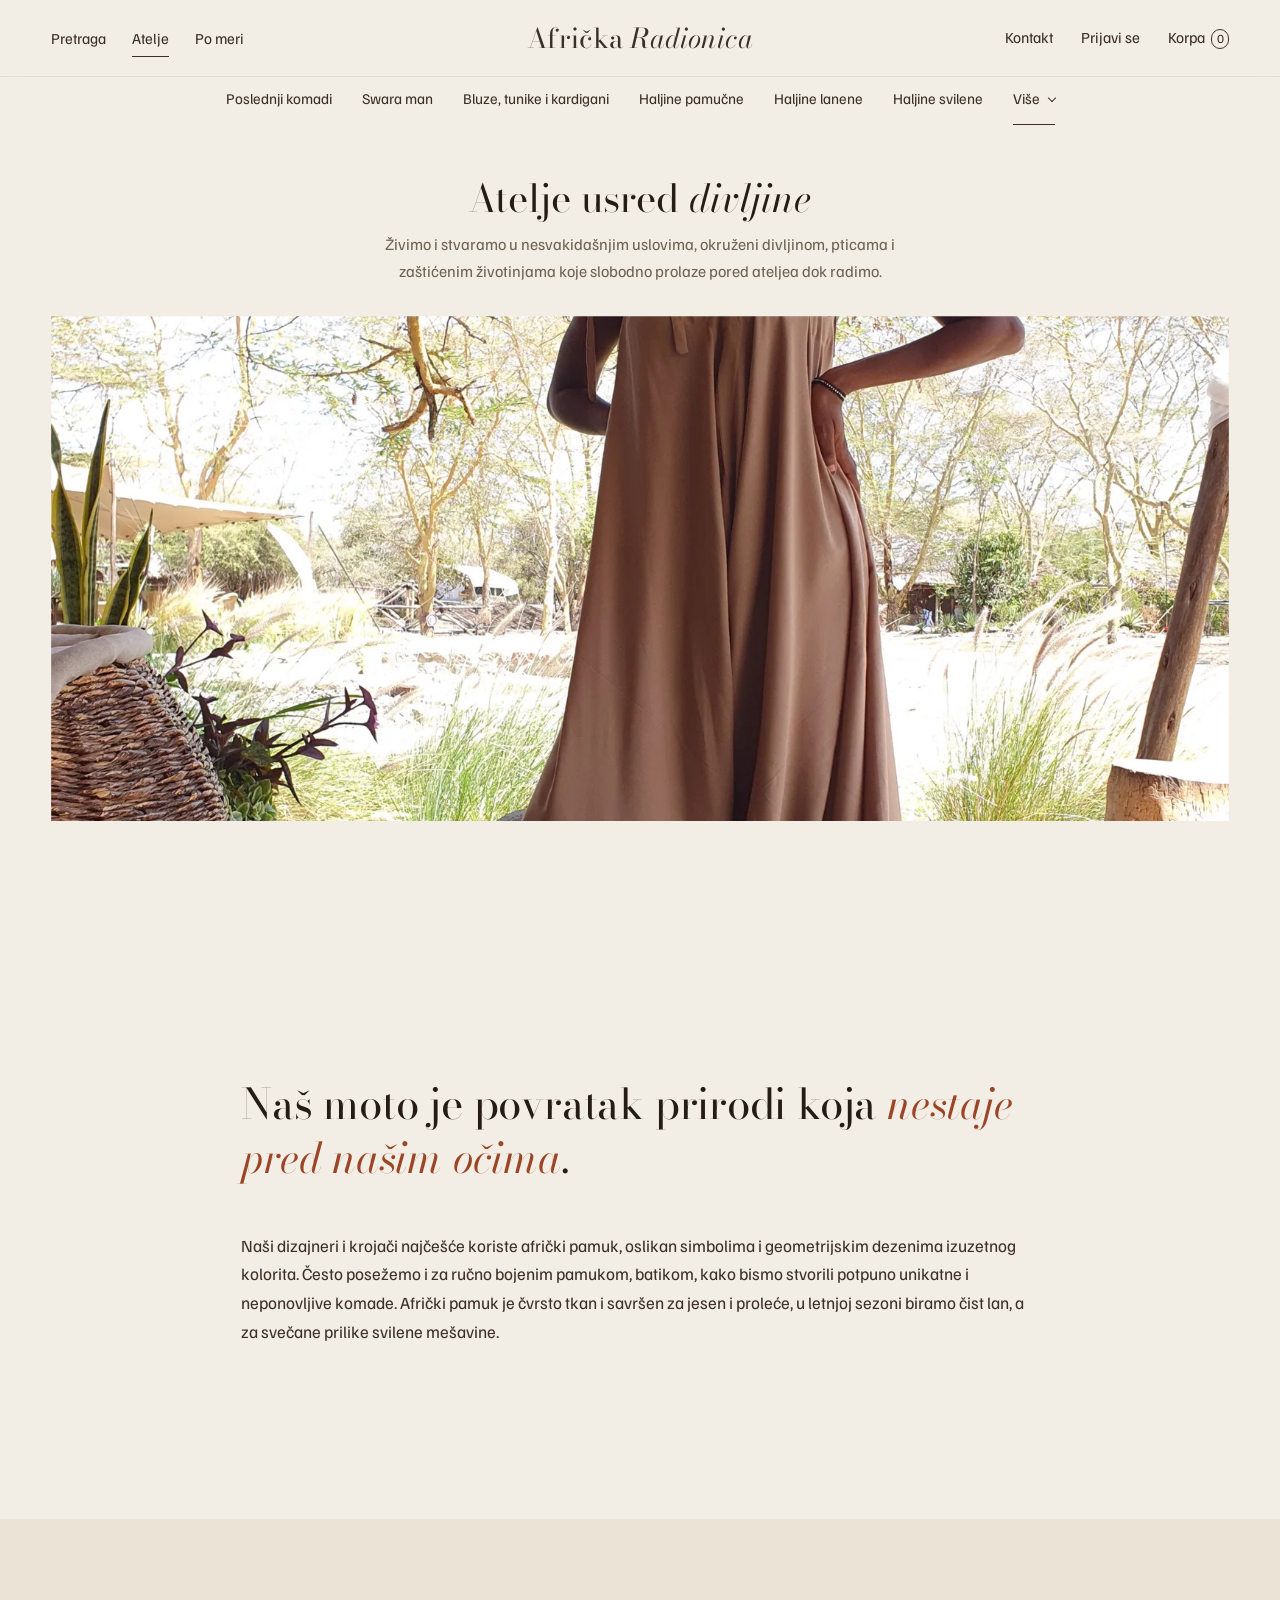
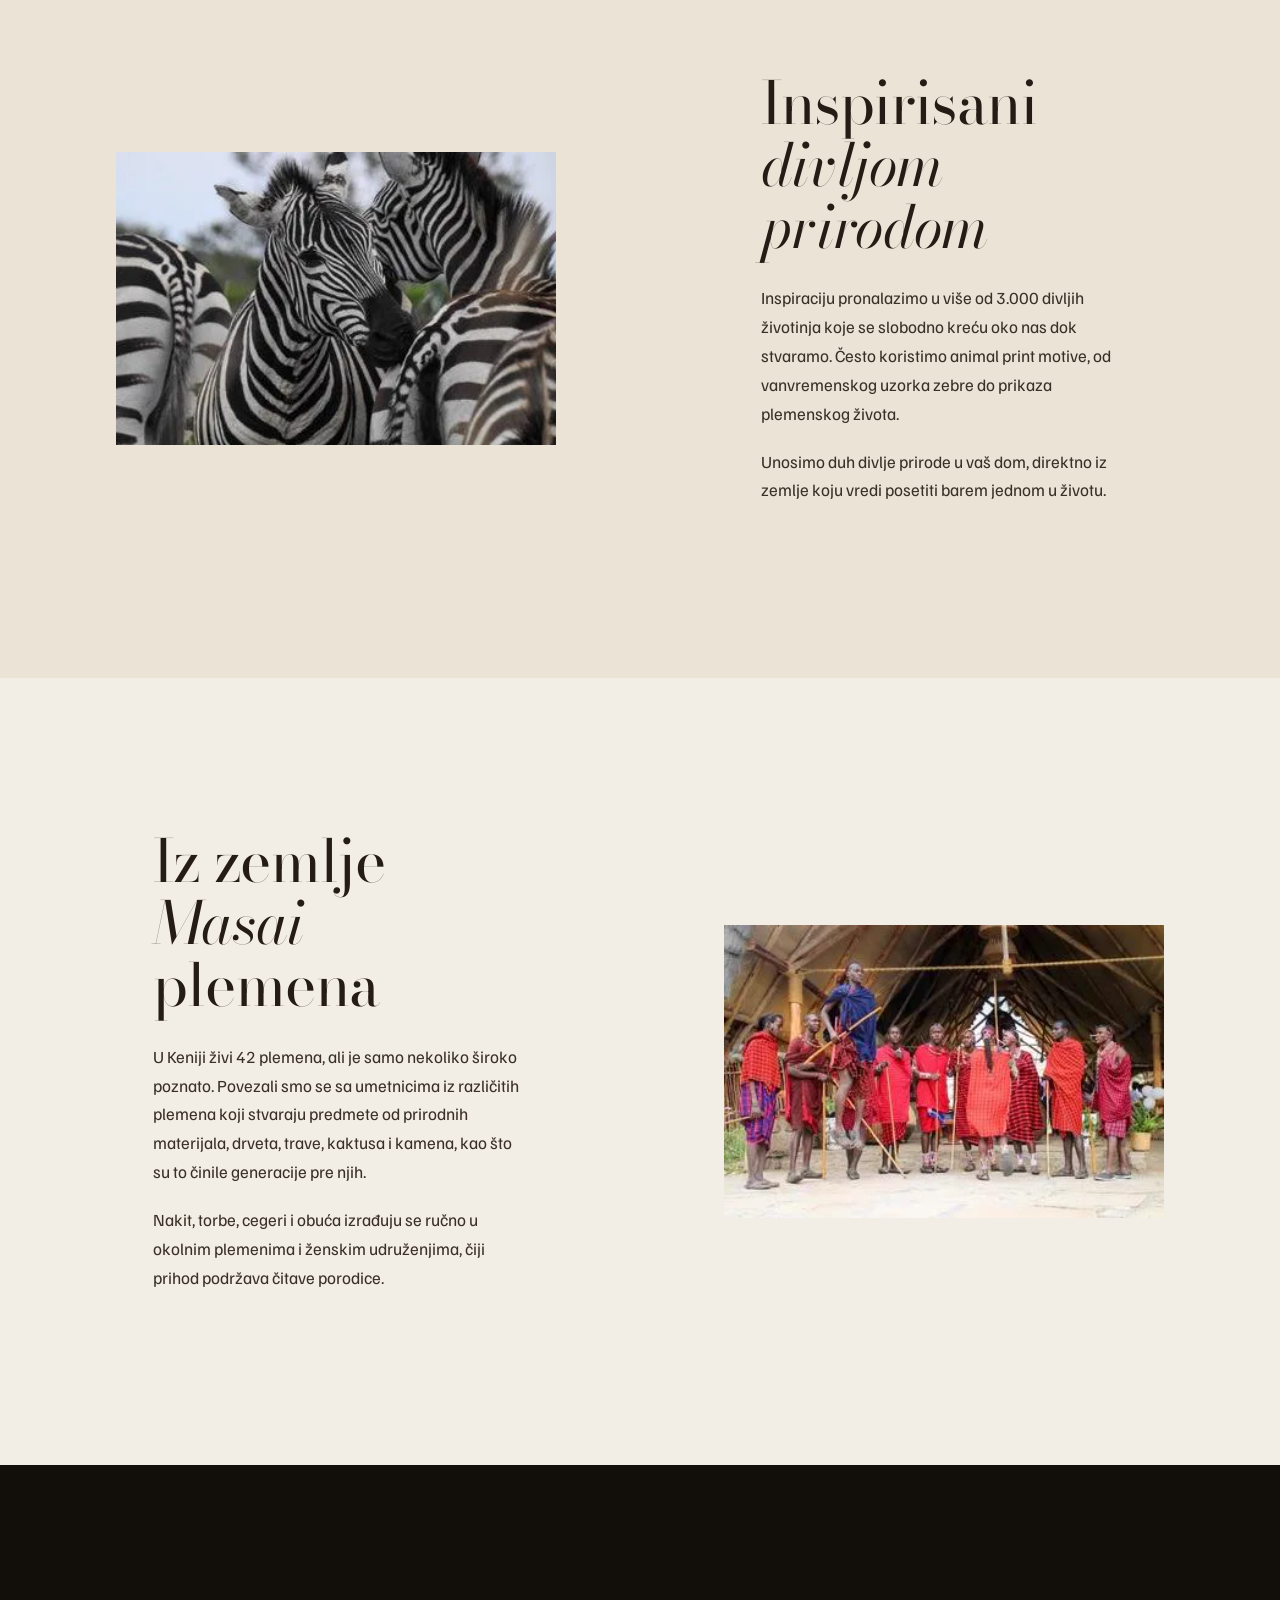
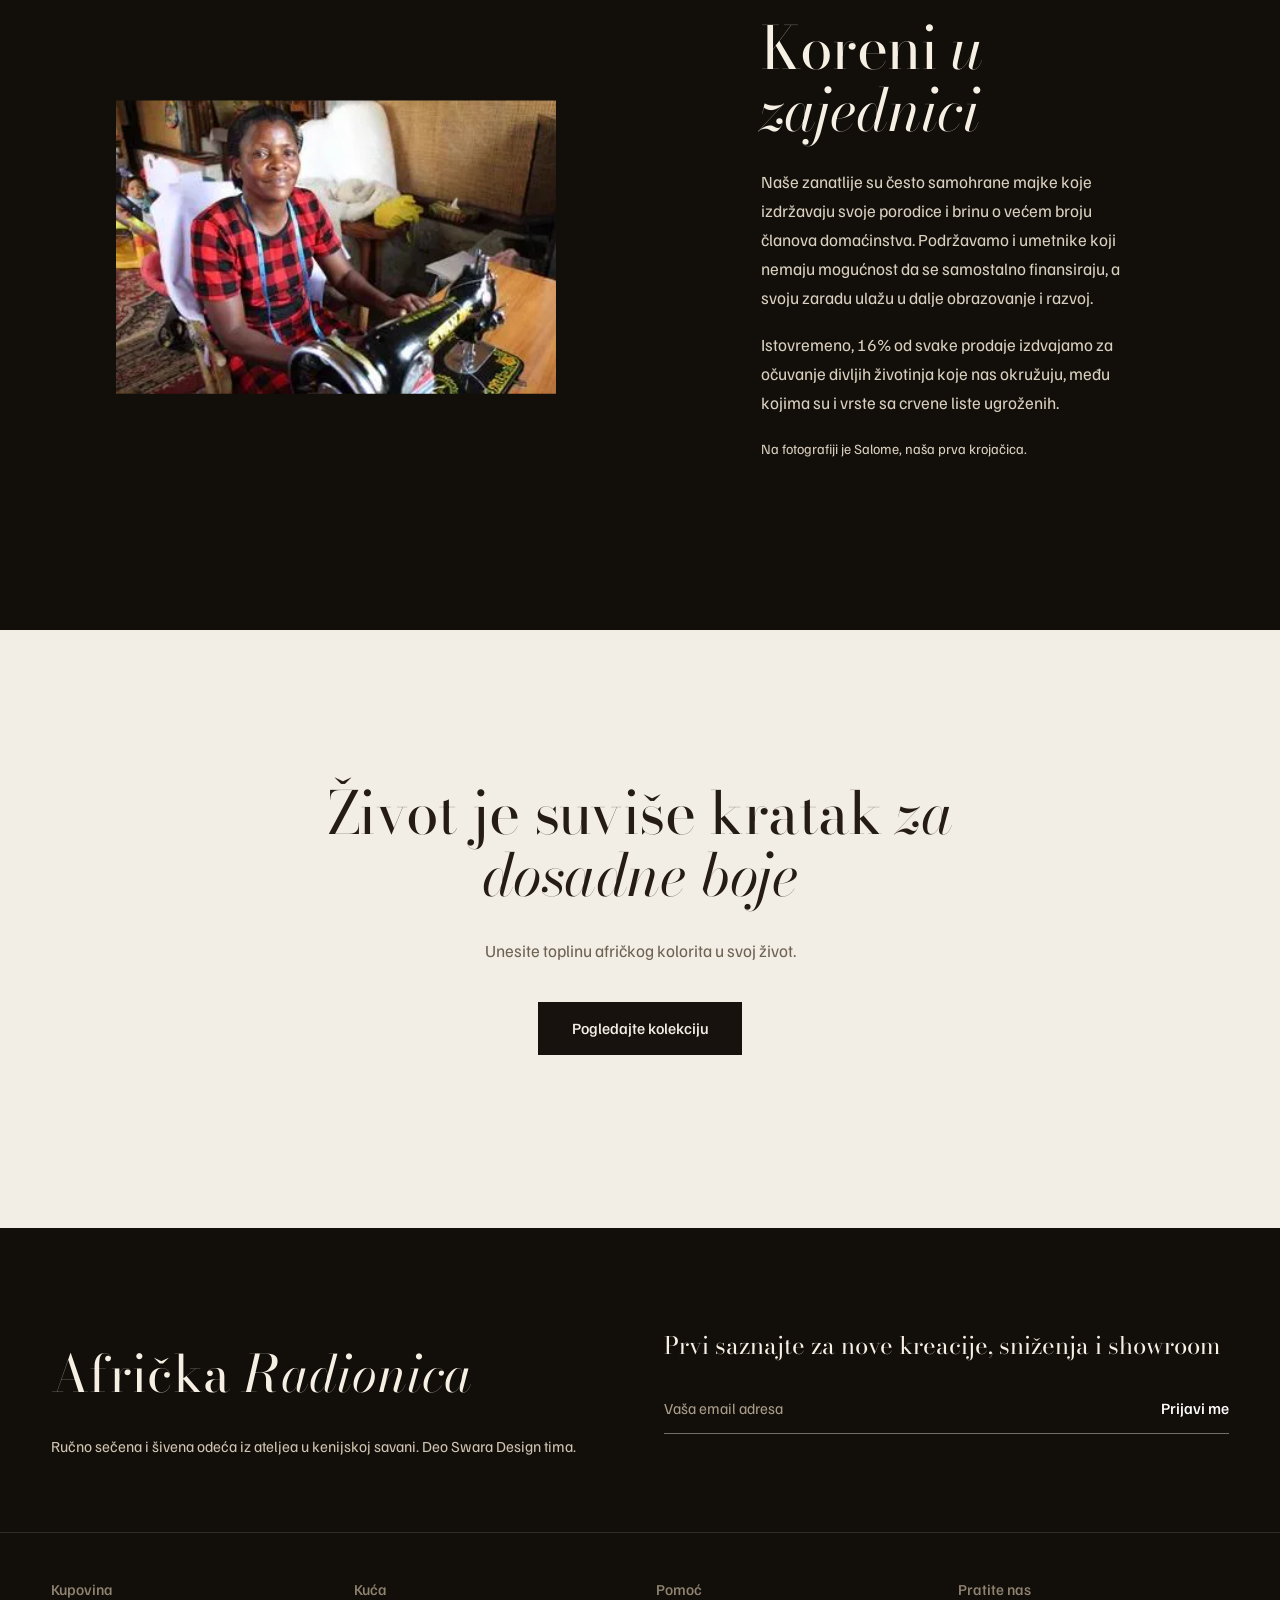
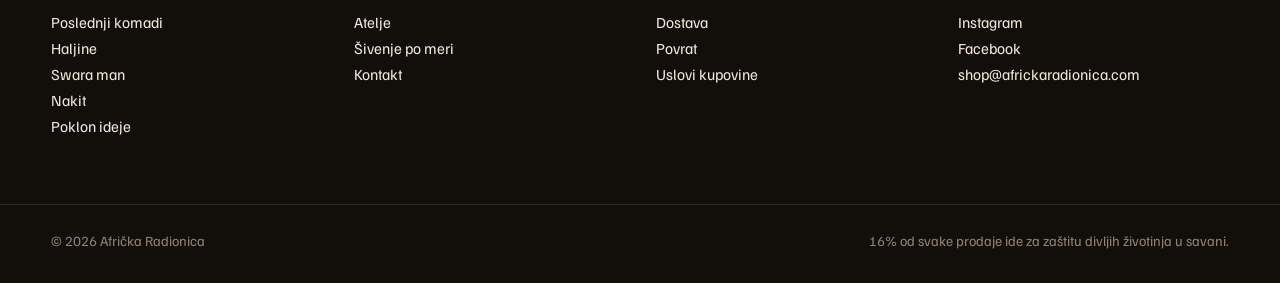
==== commit ffdd9b06: "Manji naslovi stranica" ====
--- a/atelje.html
+++ b/atelje.html
@@ -16,9 +16,9 @@
 <link rel="preconnect" href="https://fonts.gstatic.com" crossorigin>
 <link rel="stylesheet" href="https://fonts.googleapis.com/css2?family=Bodoni+Moda:ital,opsz,wght@0,6..96,400;0,6..96,500;1,6..96,400&family=Familjen+Grotesk:wght@400;500&display=swap">
 <script>document.documentElement.classList.add('js')</script>
-<link rel="stylesheet" href="css/site.css?v=a1a77505">
-<script src="js/katalog.js?v=a1a77505" defer></script>
-<script src="js/site.js?v=a1a77505" defer></script>
+<link rel="stylesheet" href="css/site.css?v=56117da0">
+<script src="js/katalog.js?v=56117da0" defer></script>
+<script src="js/site.js?v=56117da0" defer></script>
 </head>
 <body class="">
 <a class="skip" href="#main">Preskoči na sadržaj</a>
--- a/css/site.css
+++ b/css/site.css
@@ -348,12 +348,13 @@
   .cats{display:none;position:fixed;left:0;right:0;top:66px;bottom:0;background:var(--ivory);color:var(--ink);overflow:auto;padding:12px var(--gut) 40px;border-top:1px solid var(--line)}
   .cats.open{display:block}
   .cats-main{display:block;padding:0}
-  .cats-main > li > a,.cats-mob a,.more-list a{display:block;padding:12px 0;font-family:var(--serif);font-size:1.45rem;border-bottom:1px solid var(--line);text-decoration:none}
+  /* Meni na telefonu: font kao Zara (Helvetica Now Text je plaćen, pa ugrađena Helvetica) */
+  .cats-main > li > a,.cats-mob a,.more-list a{display:block;padding:14px 0;font-family:"Helvetica Neue",Helvetica,Arial,sans-serif;font-size:1rem;font-weight:400;letter-spacing:0;border-bottom:1px solid var(--line);text-decoration:none}
   .more-btn{display:none}
   .more-list{display:block;position:static;border:0;box-shadow:none;padding:0;min-width:0;background:none}
   .more-list a:hover{background:none}
   .cats-mob{display:block;list-style:none;margin:28px 0 0;padding:0}
-  .cats-mob a{font-family:var(--sans);font-size:1.05rem}
+  .cats-mob a{color:var(--muted,#6b6155)}
   .cat-grid{grid-template-columns:repeat(2,minmax(0,1fr));gap:10px}
   .ctile span{font-size:1.2rem}
 }
@@ -421,3 +422,9 @@
 .price-in input:focus{outline:none;border-bottom-color:var(--ebony)}
 .price-in .cur{font-size:.9rem;color:var(--muted);padding-bottom:7px}
 .fg-price{border-bottom:1px solid var(--line)}
+
+/* Naslovi stranica (kategorija, atelje, kontakt): manji i bliže proizvodima (korisnik 18.11.: „ogromni i nepotrebni“) */
+.phead{padding:clamp(34px,4vw,56px) 0 clamp(20px,2.4vw,32px)}
+.phead h1{font-size:clamp(1.9rem,3vw,2.6rem);line-height:1.1;letter-spacing:0}
+.phead p{margin-top:12px;font-size:1rem}
+.phead .crumbs{margin-bottom:12px;font-size:.85rem}
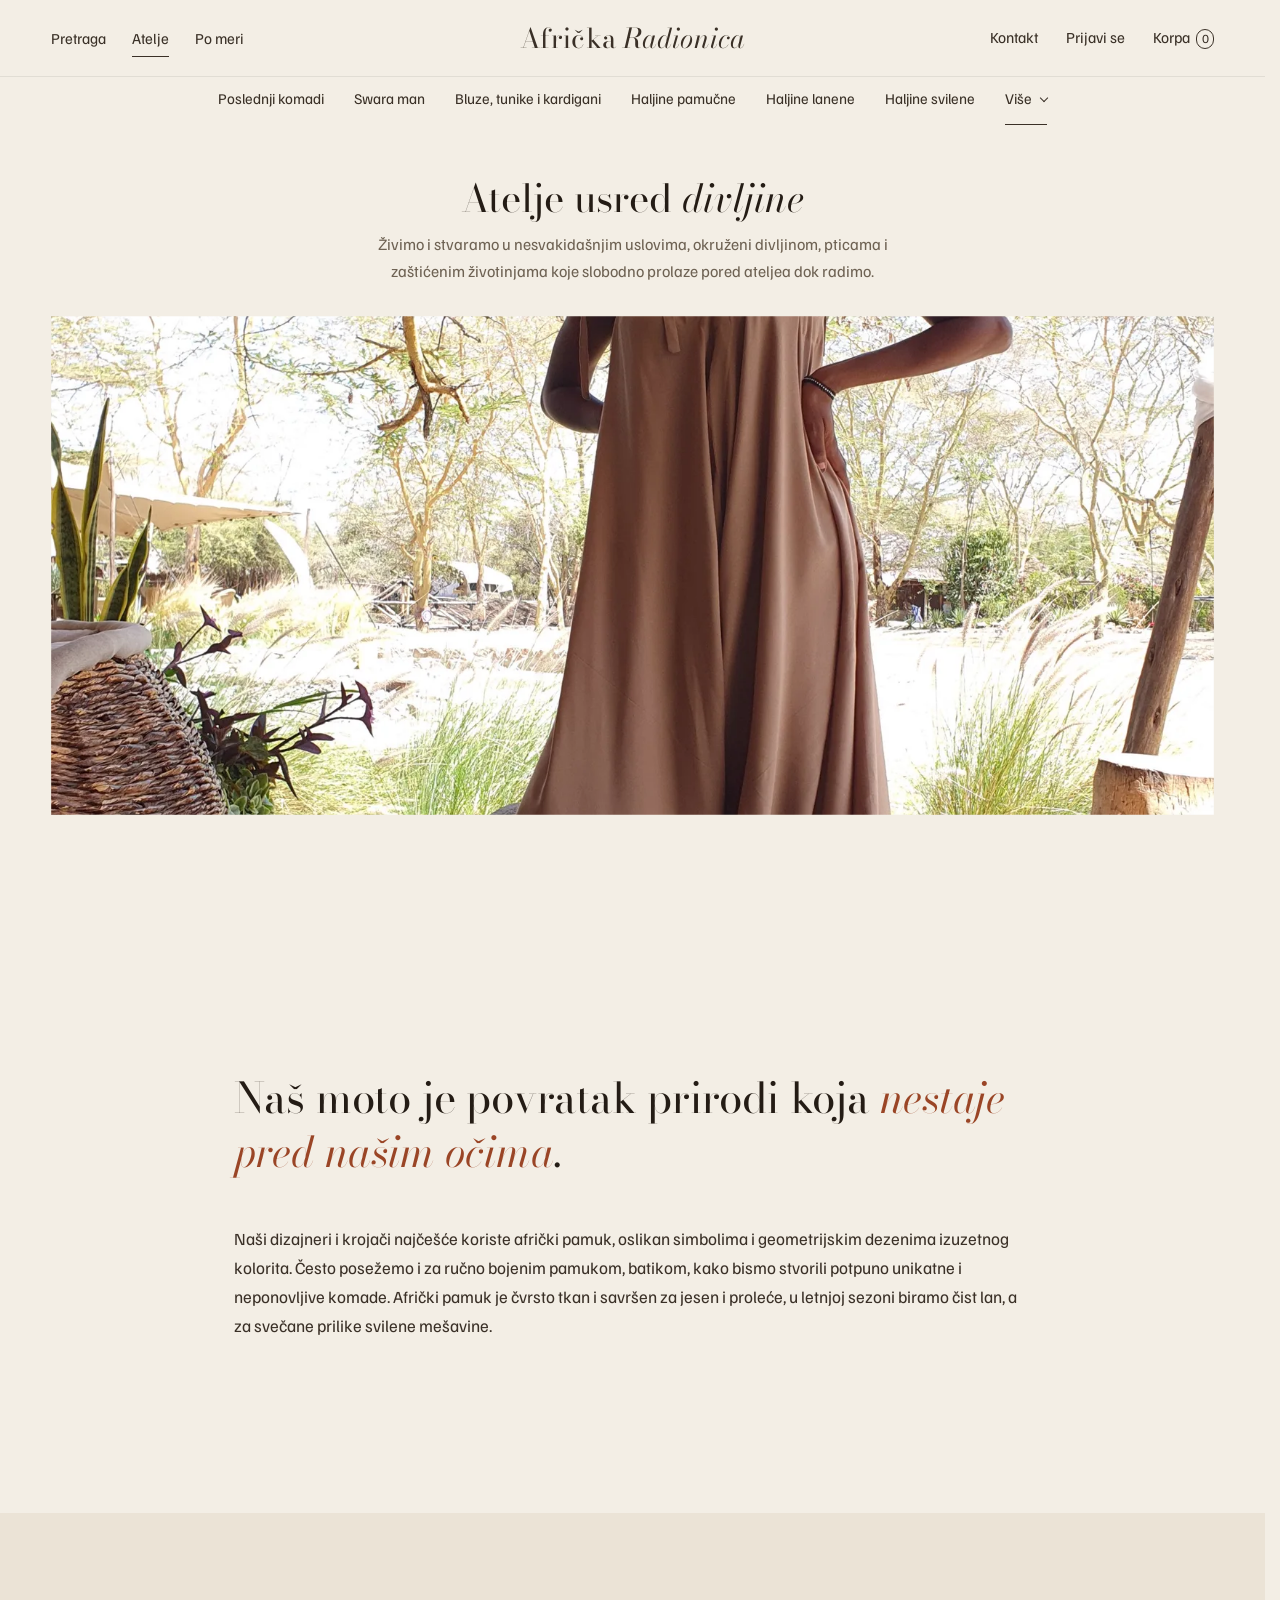
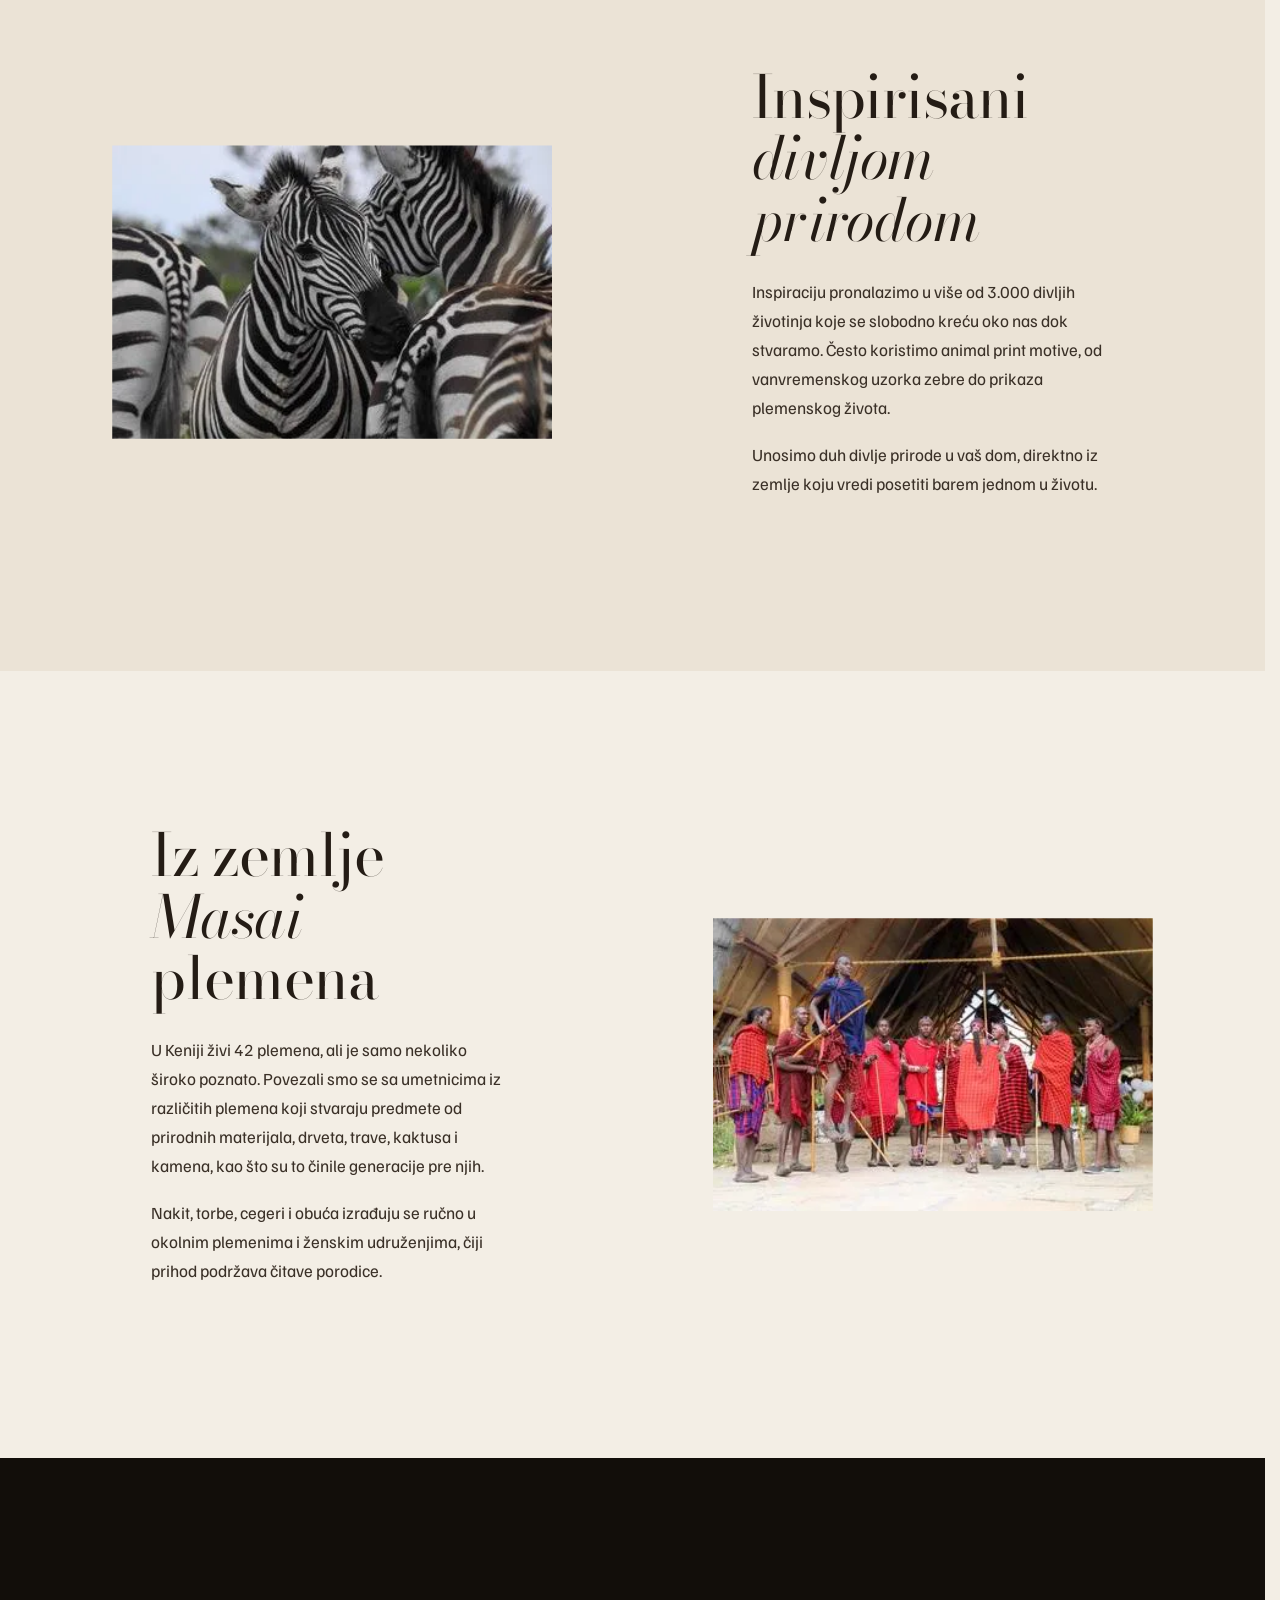
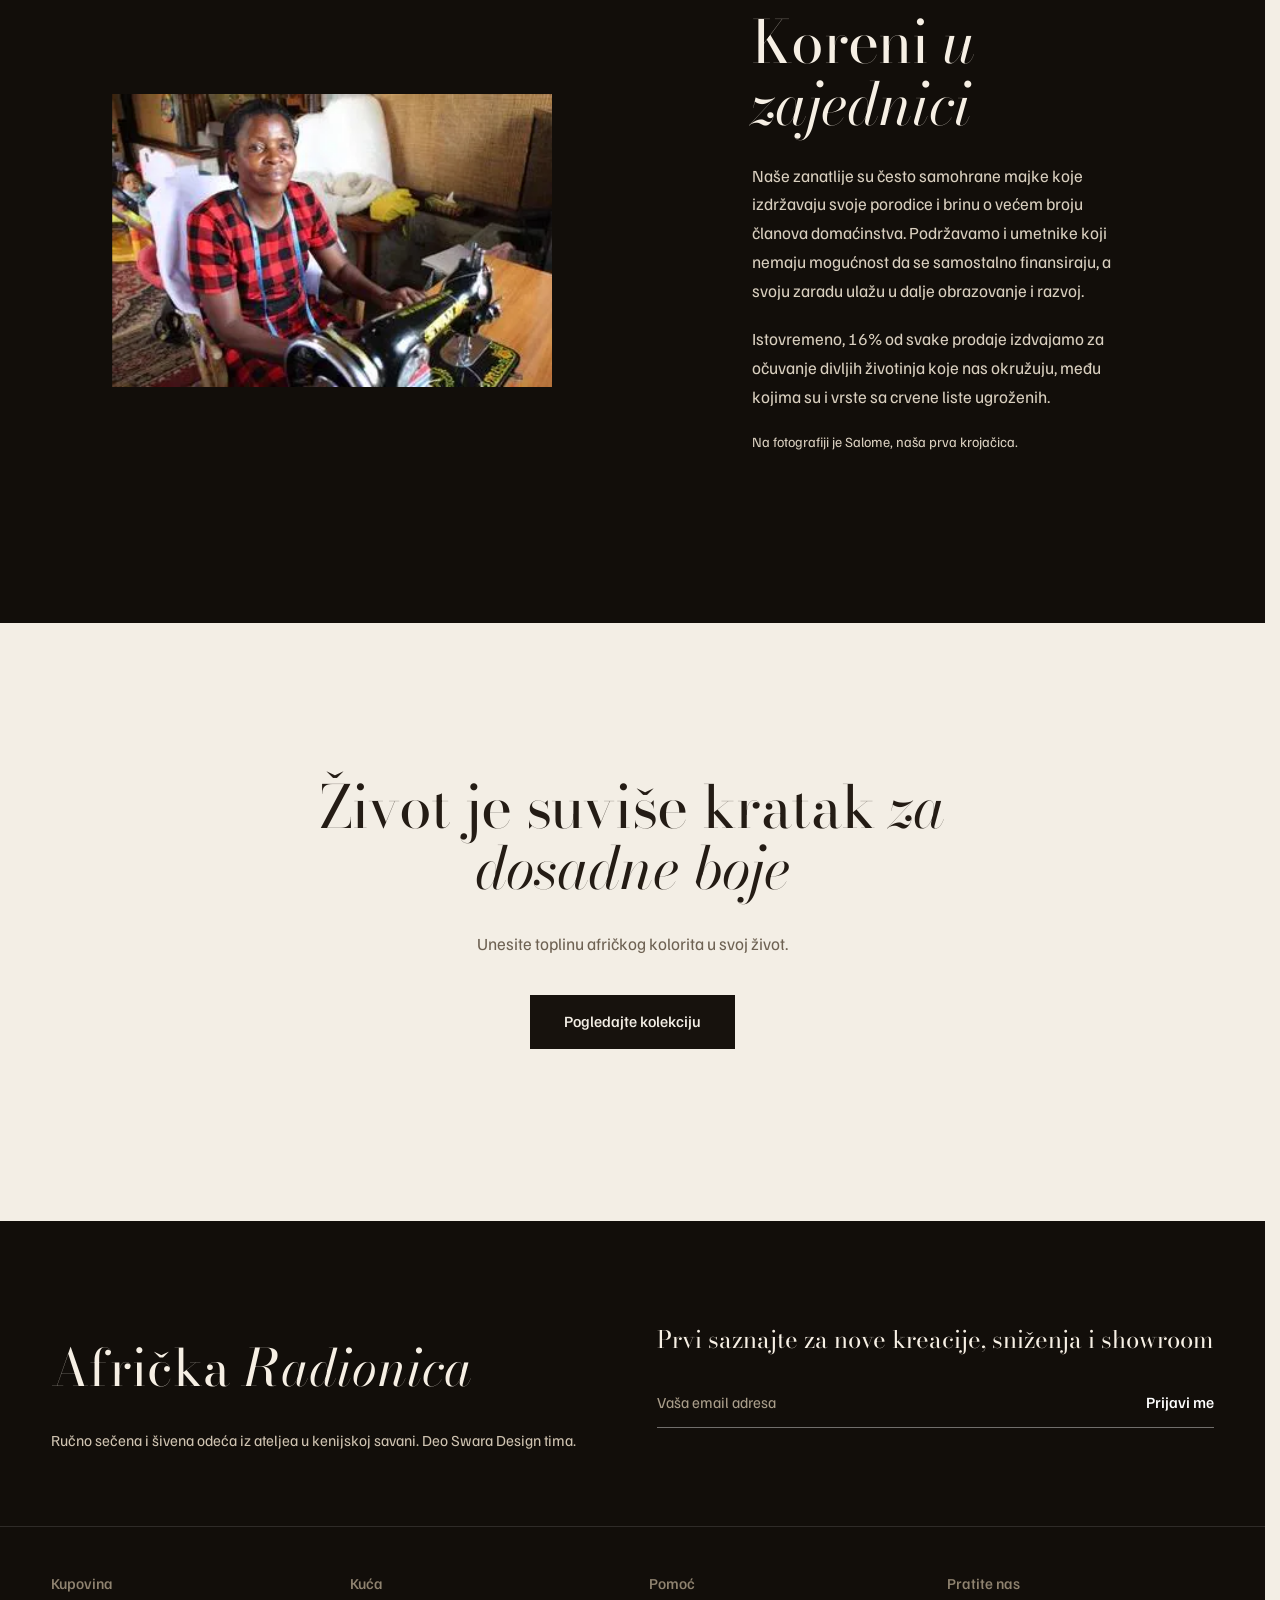
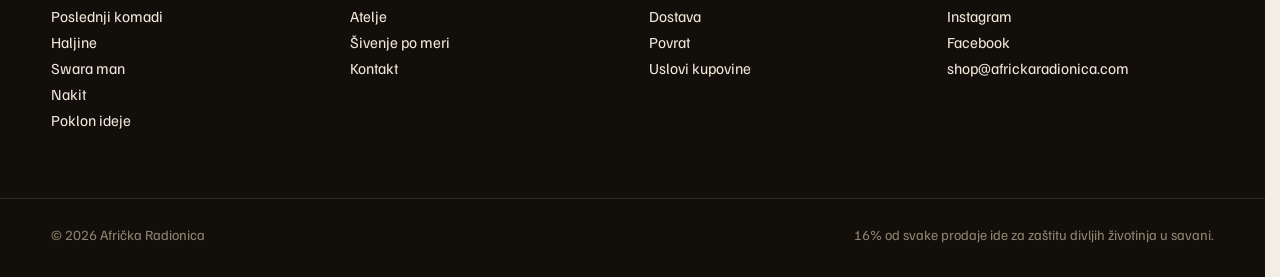
==== commit 7889794f: "Pravi proizvodi po kategoriji, stranica po proizvodu, filter bez pomeranja" ====
--- a/atelje.html
+++ b/atelje.html
@@ -16,9 +16,9 @@
 <link rel="preconnect" href="https://fonts.gstatic.com" crossorigin>
 <link rel="stylesheet" href="https://fonts.googleapis.com/css2?family=Bodoni+Moda:ital,opsz,wght@0,6..96,400;0,6..96,500;1,6..96,400&family=Familjen+Grotesk:wght@400;500&display=swap">
 <script>document.documentElement.classList.add('js')</script>
-<link rel="stylesheet" href="css/site.css?v=56117da0">
-<script src="js/katalog.js?v=56117da0" defer></script>
-<script src="js/site.js?v=56117da0" defer></script>
+<link rel="stylesheet" href="css/site.css?v=9bc5b209">
+<script src="js/katalog.js?v=9bc5b209" defer></script>
+<script src="js/site.js?v=9bc5b209" defer></script>
 </head>
 <body class="">
 <a class="skip" href="#main">Preskoči na sadržaj</a>
--- a/css/site.css
+++ b/css/site.css
@@ -428,3 +428,21 @@
 .phead h1{font-size:clamp(1.9rem,3vw,2.6rem);line-height:1.1;letter-spacing:0}
 .phead p{margin-top:12px;font-size:1rem}
 .phead .crumbs{margin-bottom:12px;font-size:.85rem}
+
+/* Filter bez pomeranja levo-desno (korisnik 18.11.): stalno mesto za traku za skrolovanje, bez vodoravnog skrola, panel na telefonu se pojavljuje bez klizanja */
+html{scrollbar-gutter:stable}
+html,body{overflow-x:clip}
+.filters{overflow-x:hidden;overflow-y:auto;scrollbar-gutter:stable;overscroll-behavior:contain}
+.fgd .fg-list{overflow-x:hidden;overflow-y:auto;scrollbar-gutter:stable}
+.fo span{min-width:0;overflow-wrap:anywhere}
+.fgd summary{gap:12px}
+.grid-3 .prod{min-width:0}
+@media (max-width:900px){
+  .filters{transform:none;opacity:0;visibility:hidden;transition:opacity .25s ease,visibility 0s linear .25s;touch-action:pan-y}
+  .filters.open{opacity:1;visibility:visible;transition:opacity .25s ease}
+}
+@media (prefers-reduced-motion:reduce){.filters,.filters.open{transition:none}}
+/* fieldset se po defaultu ne skuplja ispod sadržaja; polja za cenu su ga širila preko panela */
+fieldset.fg{min-width:0;min-inline-size:0}
+.price-in{clear:both}
+.price-in input{min-width:0}
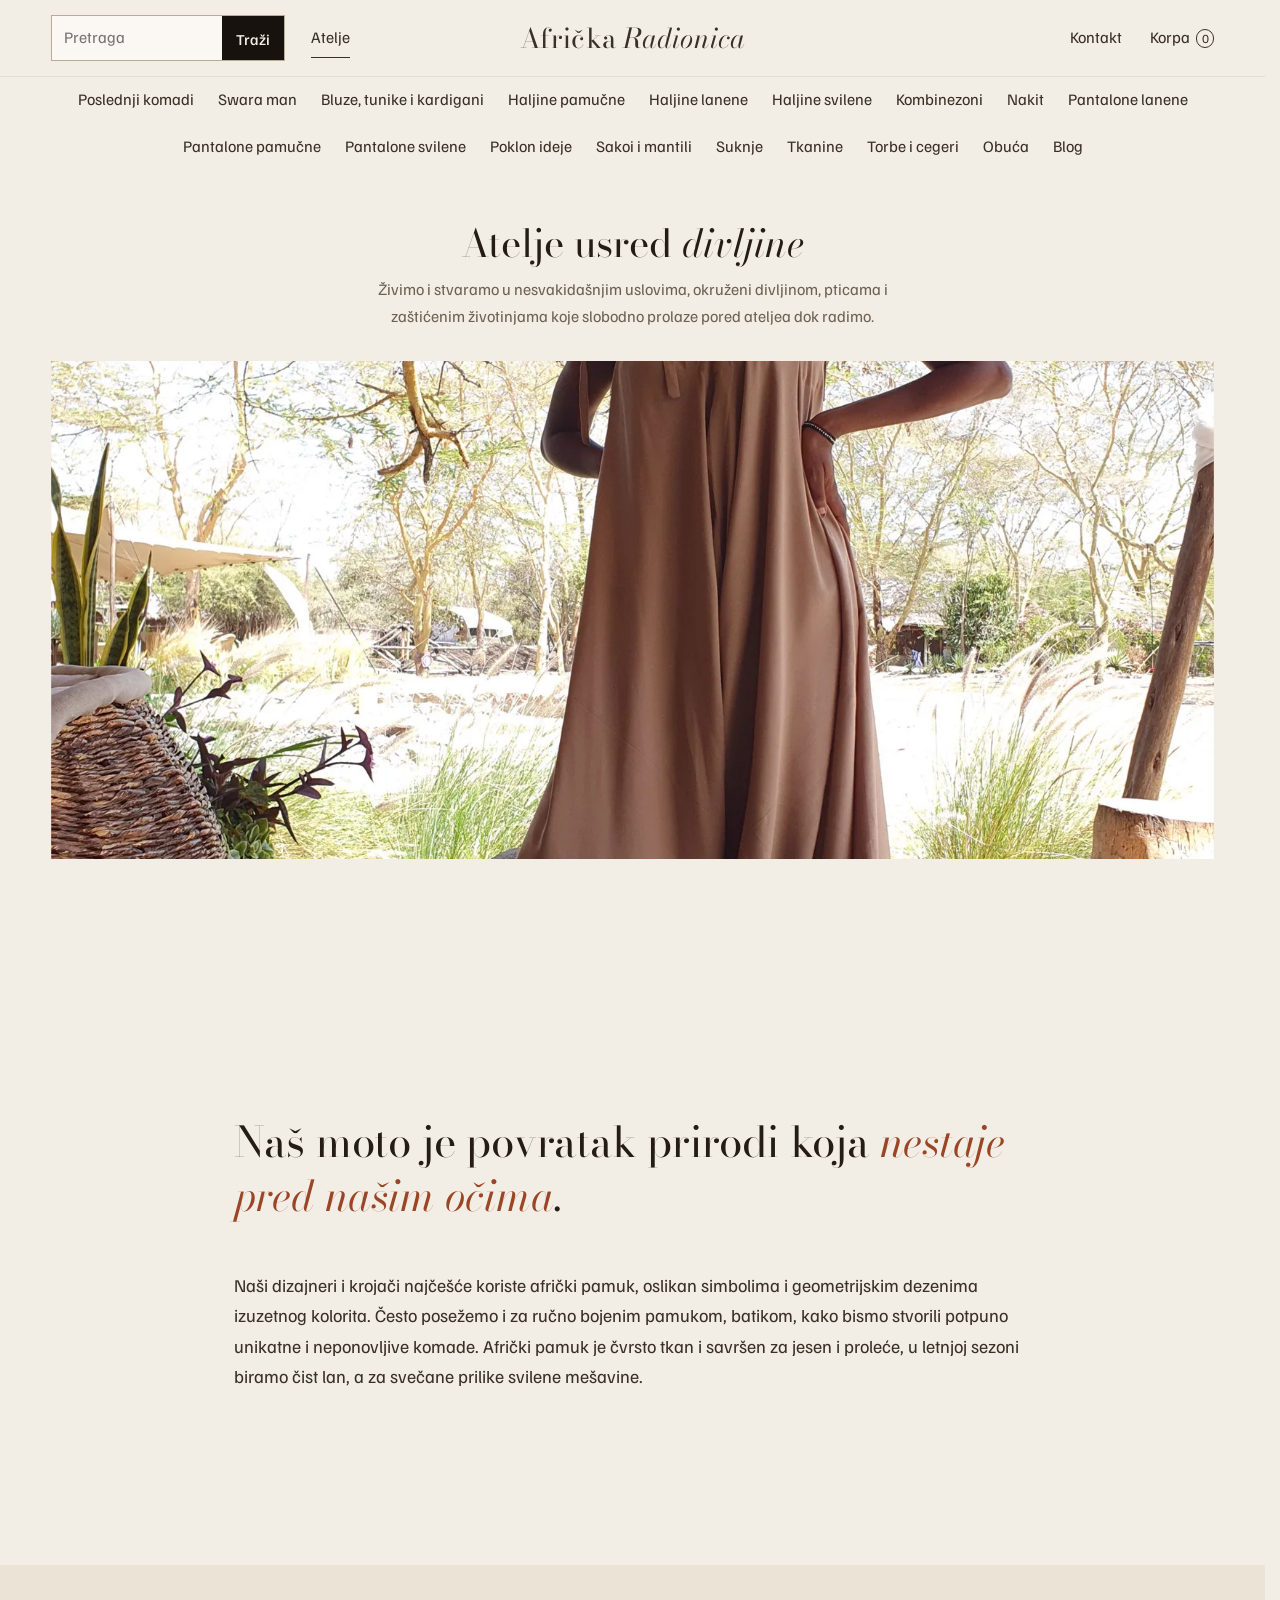
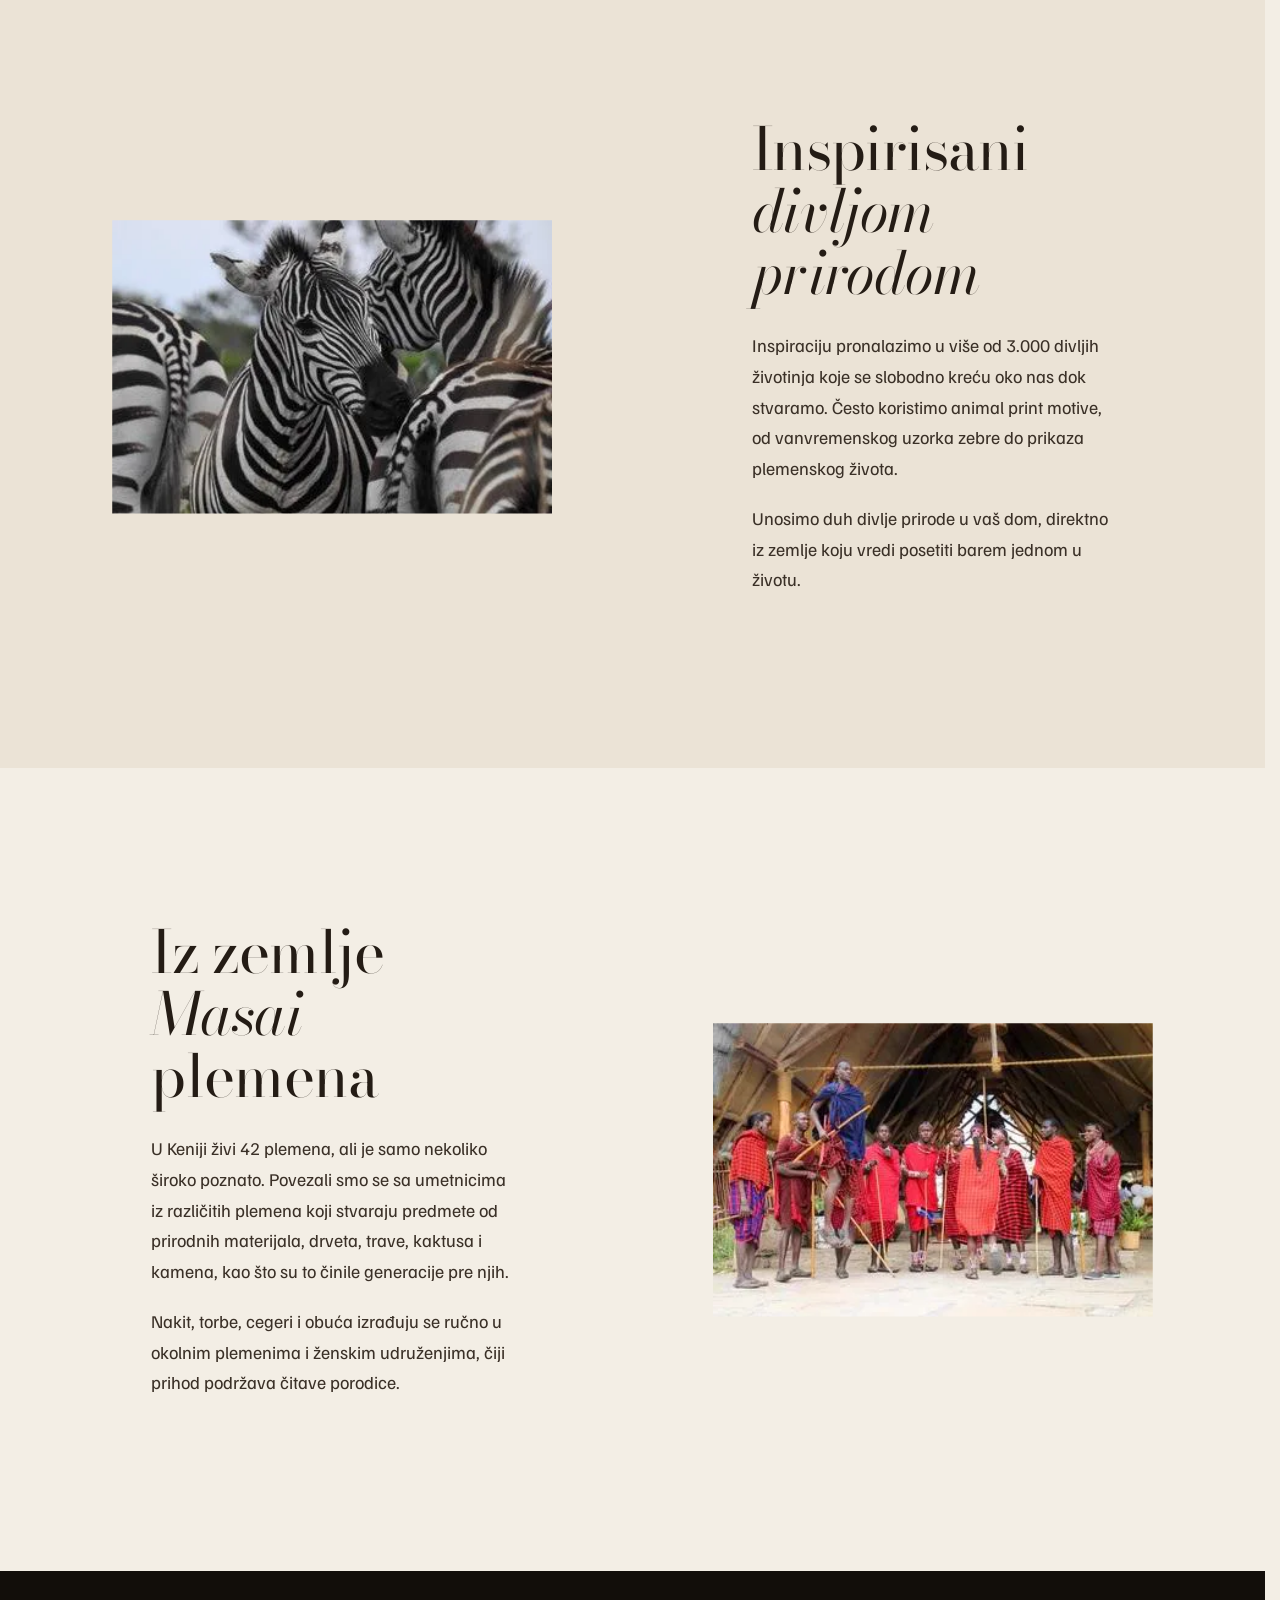
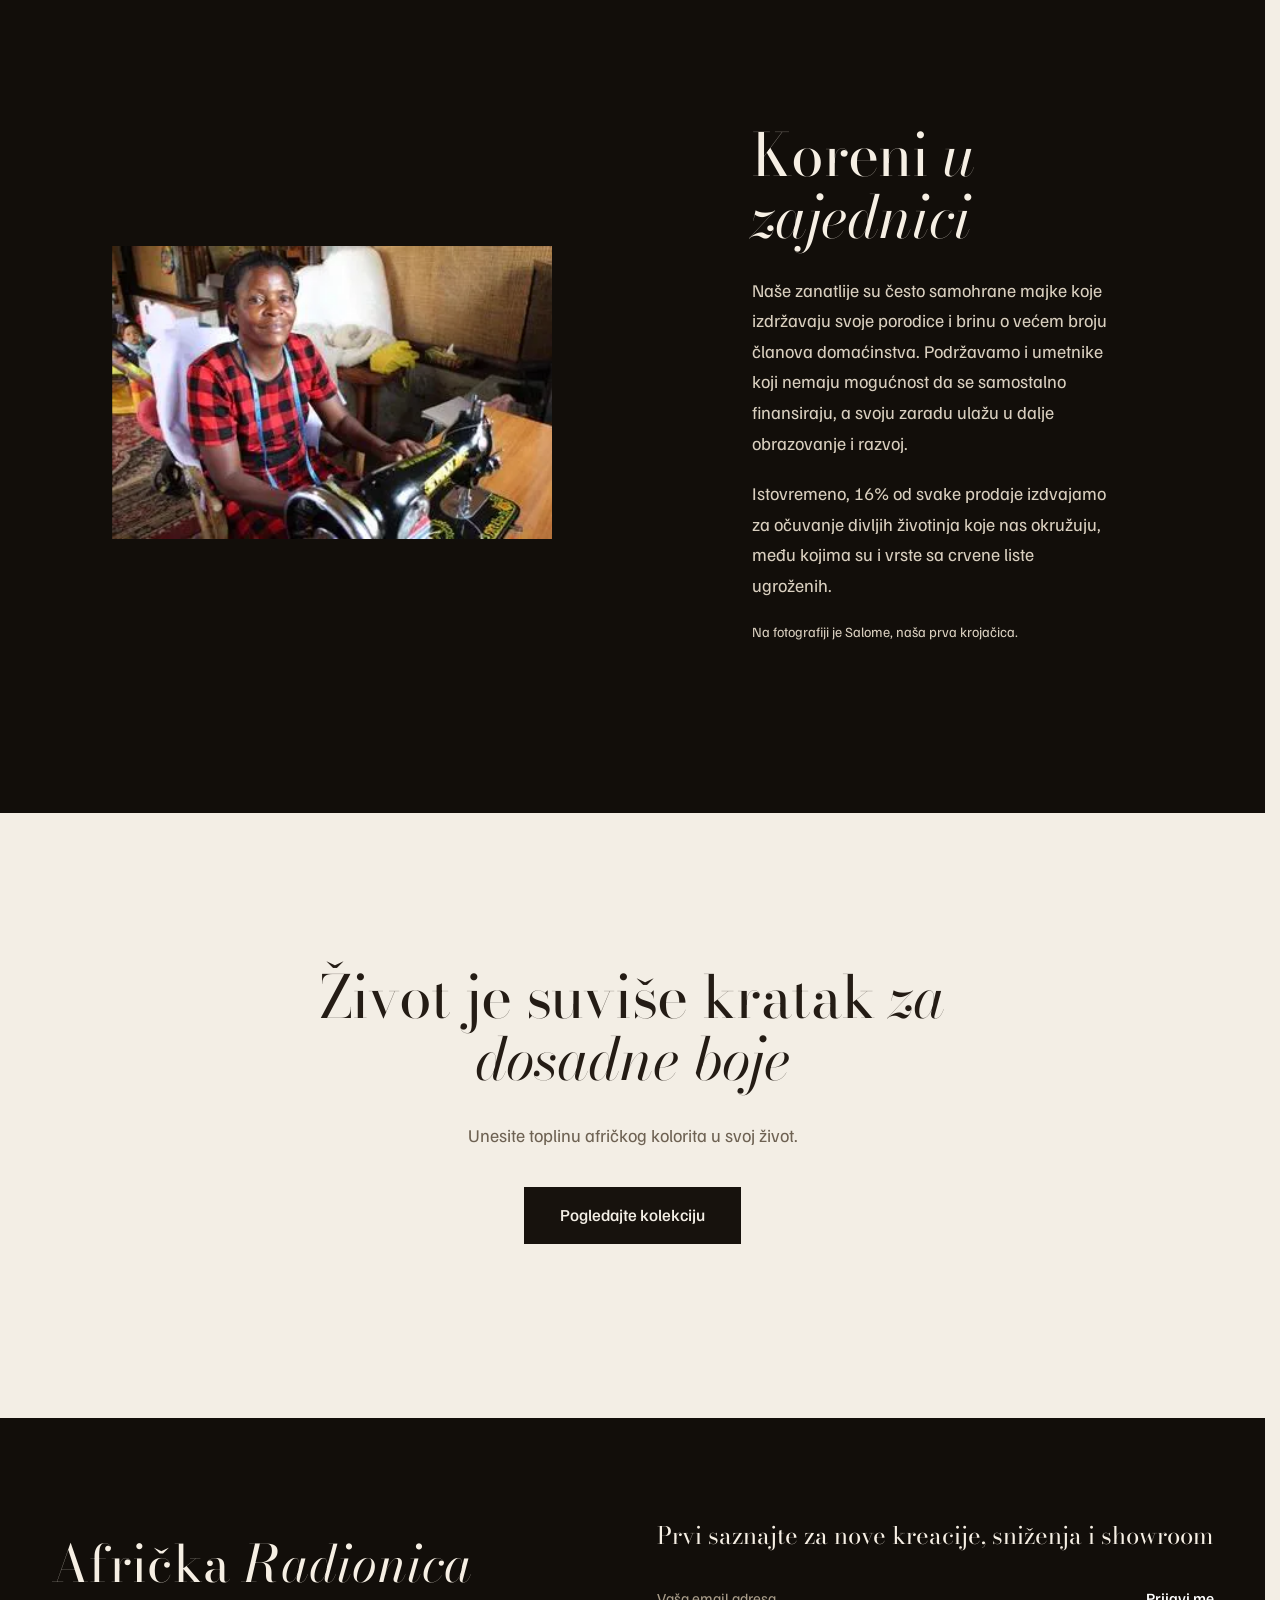
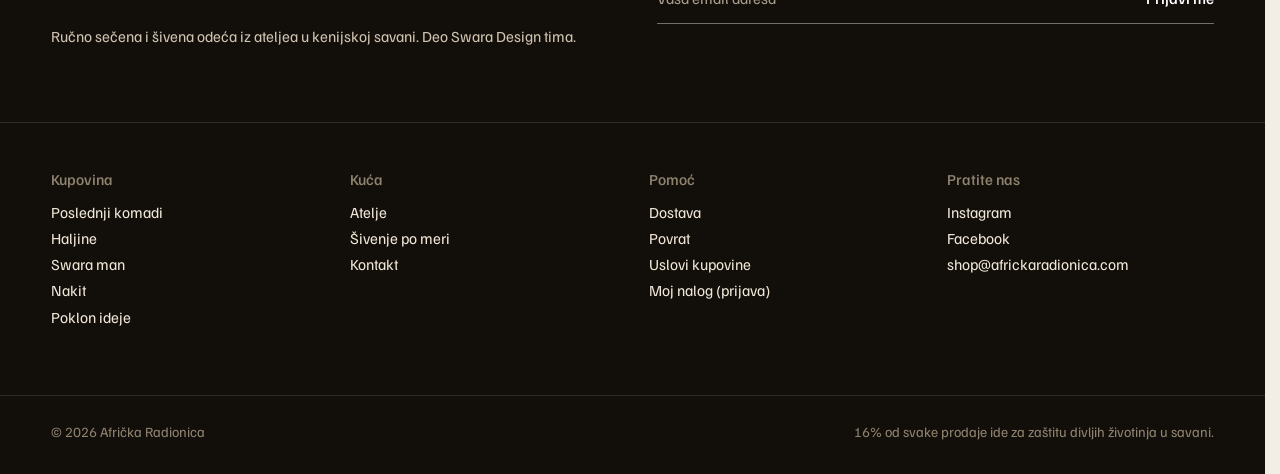
==== commit e6d2fe45: "Uprošćeno za kupce: veća slova, sve kategorije, pretraga, jednostavan filter, korpa bez naloga" ====
--- a/atelje.html
+++ b/atelje.html
@@ -16,26 +16,28 @@
 <link rel="preconnect" href="https://fonts.gstatic.com" crossorigin>
 <link rel="stylesheet" href="https://fonts.googleapis.com/css2?family=Bodoni+Moda:ital,opsz,wght@0,6..96,400;0,6..96,500;1,6..96,400&family=Familjen+Grotesk:wght@400;500&display=swap">
 <script>document.documentElement.classList.add('js')</script>
-<link rel="stylesheet" href="css/site.css?v=9bc5b209">
-<script src="js/katalog.js?v=9bc5b209" defer></script>
-<script src="js/site.js?v=9bc5b209" defer></script>
+<link rel="stylesheet" href="css/site.css?v=c470bfda">
+<script src="js/katalog.js?v=c470bfda" defer></script>
+<script src="js/site.js?v=c470bfda" defer></script>
 </head>
 <body class="">
 <a class="skip" href="#main">Preskoči na sadržaj</a>
 <header class="hdr">
   <div class="hdr-in">
-    <button class="menu-btn" type="button" aria-expanded="false" aria-controls="meni"><span aria-hidden="true"></span><span class="sr">Meni</span></button>
+    <button class="menu-btn" type="button" aria-expanded="false" aria-controls="meni"><span aria-hidden="true"></span><span class="mb-t">Meni</span></button>
     <div class="util">
-      <a href="kategorija.html" class="t-link">Pretraga</a>
+      <form class="srch" action="kategorija.html" role="search"><label class="sr" for="q-d">Pretraga</label><input id="q-d" name="q" type="search" placeholder="Pretraga" autocomplete="off"><button type="submit">Traži</button></form>
       <a href="atelje.html" class="t-link" aria-current="page">Atelje</a>
-      <a href="kontakt.html#po-meri" class="t-link">Po meri</a>
     </div>
     <a class="mark" href="index.html" aria-label="Afrička Radionica, početna">Afrička <i>Radionica</i></a>
     <div class="tools">
       <a href="kontakt.html" class="t-link">Kontakt</a>
-      <a href="#" class="t-link">Prijavi se</a>
-      <a href="#" class="bag" aria-label="Korpa, 0 artikala">Korpa <span>0</span></a>
+      <a href="korpa.html" class="bag">Korpa <span class="bag-n">0</span></a>
     </div>
+  </div>
+  <div class="m-row">
+    <form class="srch" action="kategorija.html" role="search"><label class="sr" for="q-m">Pretraga</label><input id="q-m" name="q" type="search" placeholder="Pretraga, npr. haljina" autocomplete="off"><button type="submit">Traži</button></form>
+    <a href="kontakt.html" class="m-kontakt">Kontakt</a>
   </div>
   <nav id="meni" class="cats" aria-label="Kategorije">
     <ul class="cats-main">
@@ -45,23 +47,18 @@
       <li><a href="kategorija.html?k=haljine-pamucne">Haljine pamučne</a></li>
       <li><a href="kategorija.html?k=haljine-lanene">Haljine lanene</a></li>
       <li><a href="kategorija.html?k=haljine-svilene">Haljine svilene</a></li>
-      <li class="more">
-        <button type="button" class="more-btn" aria-expanded="false" aria-controls="vise">Više</button>
-        <ul id="vise" class="more-list">
-          <li><a href="kategorija.html?k=kombinezoni">Kombinezoni</a></li>
-          <li><a href="kategorija.html?k=nakit">Nakit</a></li>
-          <li><a href="kategorija.html?k=pantalone-lanene">Pantalone lanene</a></li>
-          <li><a href="kategorija.html?k=pantalone-pamucne">Pantalone pamučne</a></li>
-          <li><a href="kategorija.html?k=pantalone-svilene">Pantalone svilene</a></li>
-          <li><a href="kategorija.html?k=poklon-ideje">Poklon ideje</a></li>
-          <li><a href="kategorija.html?k=sakoi-mantili">Sakoi i mantili</a></li>
-          <li><a href="kategorija.html?k=suknje">Suknje</a></li>
-          <li><a href="kategorija.html?k=tkanine">Tkanine</a></li>
-          <li><a href="kategorija.html?k=torbe-cegeri">Torbe i cegeri</a></li>
-          <li><a href="kategorija.html?k=obuca">Obuća</a></li>
-          <li><a href="https://www.africkaradionica.com/blog">Blog</a></li>
-        </ul>
-      </li>
+      <li><a href="kategorija.html?k=kombinezoni">Kombinezoni</a></li>
+      <li><a href="kategorija.html?k=nakit">Nakit</a></li>
+      <li><a href="kategorija.html?k=pantalone-lanene">Pantalone lanene</a></li>
+      <li><a href="kategorija.html?k=pantalone-pamucne">Pantalone pamučne</a></li>
+      <li><a href="kategorija.html?k=pantalone-svilene">Pantalone svilene</a></li>
+      <li><a href="kategorija.html?k=poklon-ideje">Poklon ideje</a></li>
+      <li><a href="kategorija.html?k=sakoi-mantili">Sakoi i mantili</a></li>
+      <li><a href="kategorija.html?k=suknje">Suknje</a></li>
+      <li><a href="kategorija.html?k=tkanine">Tkanine</a></li>
+      <li><a href="kategorija.html?k=torbe-cegeri">Torbe i cegeri</a></li>
+      <li><a href="kategorija.html?k=obuca">Obuća</a></li>
+      <li><a href="https://www.africkaradionica.com/blog">Blog</a></li>
     </ul>
     <ul class="cats-mob">
       <li><a href="atelje.html">Atelje</a></li>
@@ -151,7 +148,7 @@
   <div class="wrap ftr-cols">
     <div><h2>Kupovina</h2><p><a href="kategorija.html?k=poslednji-komadi">Poslednji komadi</a><br><a href="kategorija.html?k=haljine-pamucne">Haljine</a><br><a href="kategorija.html?k=swara-man">Swara man</a><br><a href="kategorija.html?k=nakit">Nakit</a><br><a href="kategorija.html?k=poklon-ideje">Poklon ideje</a></p></div>
     <div><h2>Kuća</h2><p><a href="atelje.html">Atelje</a><br><a href="kontakt.html#po-meri">Šivenje po meri</a><br><a href="kontakt.html">Kontakt</a></p></div>
-    <div><h2>Pomoć</h2><p><a href="https://www.africkaradionica.com/shipping-policy">Dostava</a><br><a href="https://www.africkaradionica.com/refund-policy">Povrat</a><br><a href="https://www.africkaradionica.com/terms-of-service">Uslovi kupovine</a></p></div>
+    <div><h2>Pomoć</h2><p><a href="https://www.africkaradionica.com/shipping-policy">Dostava</a><br><a href="https://www.africkaradionica.com/refund-policy">Povrat</a><br><a href="https://www.africkaradionica.com/terms-of-service">Uslovi kupovine</a><br><a href="#">Moj nalog (prijava)</a></p></div>
     <div><h2>Pratite nas</h2><p><a href="https://www.instagram.com/africka.radionica/" target="_blank" rel="noopener">Instagram</a><br><a href="https://www.facebook.com/moja.africka.radionica" target="_blank" rel="noopener">Facebook</a><br><a href="mailto:shop@africkaradionica.com">shop@africkaradionica.com</a></p></div>
   </div>
   <div class="wrap ftr-legal"><p>© 2026 Afrička Radionica</p><p>16% od svake prodaje ide za zaštitu divljih životinja u savani.</p></div>
--- a/css/site.css
+++ b/css/site.css
@@ -446,3 +446,122 @@
 fieldset.fg{min-width:0;min-inline-size:0}
 .price-in{clear:both}
 .price-in input{min-width:0}
+
+/* ===== Uprošćeno za kupce 40+ (korisnik 18.11.) ===== */
+/* 1. Čitljivost: veći tekst, nazivi i cene u običnom fontu, veća dugmad */
+body{font-size:18px}
+.prod h3{font-family:var(--sans);font-weight:500;font-size:1.08rem;line-height:1.35;letter-spacing:0;margin-top:14px}
+.prod p{font-size:1.02rem;font-weight:600;color:var(--ink)}
+.price{font-family:var(--sans);font-weight:600;font-size:1.7rem}
+.note{font-size:1rem;color:var(--text)}
+.btn{font-size:1.05rem;min-height:52px}
+.t-link,.bag,.nav{font-size:1rem}
+.crumbs{font-size:.95rem}
+.phead .crumbs{font-size:.95rem}
+.sizes span{padding:13px 20px;font-size:1.05rem;min-width:56px;text-align:center}
+.sizes input:focus-visible + span{outline:2px solid var(--terra)}
+.fo{font-size:1.02rem;padding:8px 0;gap:14px}
+.fo input{width:22px;height:22px}
+.fgd summary{font-size:1.02rem}
+.price-in input{font-size:1.05rem;padding:8px 2px}
+.price-in label{font-size:.95rem}
+.sort select{font-size:1rem}
+@media (max-width:780px){.prod h3{font-size:1rem}.prod p{font-size:.98rem}}
+
+/* 2. Zaglavlje: sve kategorije vidljive, pretraga i kontakt i na telefonu */
+.cats-main{gap:2px 24px}
+.cats-main > li > a{font-size:1rem}
+.srch{display:flex;align-items:stretch;border:1px solid #b9ab95;background:#fbf8f3}
+.srch input{font:inherit;font-size:1rem;border:0;background:transparent;padding:8px 12px;min-width:0;width:170px;color:var(--ink)}
+.srch input:focus{outline:2px solid var(--terra);outline-offset:-2px}
+.srch button{font:500 .95rem var(--sans);border:0;background:var(--ebony);color:var(--ivory);padding:0 14px;cursor:pointer}
+.util{align-items:center}
+.tools{align-items:center}
+.tools .t-link:first-child{display:inline-block}
+.m-row{display:none}
+.mb-t{font:500 1rem var(--sans)}
+@media (max-width:1080px){.util .t-link{display:none}.srch input{width:140px}}
+@media (max-width:780px){
+  .hdr-in{grid-template-columns:auto 1fr auto}
+  .menu-btn{width:auto;height:44px;padding:0 0 0 40px;display:flex;align-items:center}
+  .menu-btn span:first-child,.menu-btn span:first-child::before{left:6px}
+  .mark{font-size:1.35rem;justify-self:center}
+  .tools .t-link{display:none}
+  .m-row{display:flex;gap:10px;align-items:stretch;padding:0 var(--gut) 12px}
+  .m-row .srch{flex:1}
+  .m-row .srch input{width:100%;padding:11px 12px}
+  .m-kontakt{display:flex;align-items:center;padding:0 14px;border:1px solid #b9ab95;text-decoration:none;font-size:1rem}
+  .cats{top:124px;height:calc(100dvh - 124px)}
+  .cats-main > li > a,.cats-mob a,.more-list a{font-size:1.05rem}
+}
+
+/* 3. Filter: Veličina kao dugmad, ostalo pod „Još filtera“ */
+.chips-v{display:flex;flex-wrap:wrap;gap:8px}
+.chips-v .fo{position:relative;padding:0;gap:0}
+.chips-v .fo input{position:absolute;opacity:0;inset:0;width:100%;height:100%;margin:0;cursor:pointer}
+.chips-v .fo span{display:block;min-width:52px;text-align:center;padding:10px 12px;border:1px solid #b9ab95;background:#fbf8f3}
+.chips-v .fo input:checked + span{background:var(--ebony);border-color:var(--ebony);color:var(--ivory)}
+.chips-v .fo input:focus-visible + span{outline:2px solid var(--terra);outline-offset:2px}
+.more-f{border-top:1px solid var(--line)}
+.more-f > summary{list-style:none;cursor:pointer;display:flex;justify-content:space-between;align-items:center;padding:18px 0;font-weight:600;color:var(--ink);font-size:1.05rem}
+.more-f > summary::-webkit-details-marker{display:none}
+.more-f > summary::after{content:"Prikaži";font-weight:400;font-size:.95rem;text-decoration:underline;color:var(--terra)}
+.more-f[open] > summary::after{content:"Sakrij"}
+.more-f .fg:first-child,.more-f .fgd:first-child{border-top:0}
+
+/* 4. Proizvod: plaćanje i dostava odmah ispod cene, tabela veličina */
+.trust{list-style:none;margin:14px 0 6px;padding:14px 16px;background:#fbf8f3;border:1px solid var(--line);display:grid;gap:6px;font-size:1rem;color:var(--ink)}
+.trust li{padding-left:24px;position:relative}
+.trust li::before{content:"";position:absolute;left:2px;top:.45em;width:10px;height:6px;border-left:2px solid var(--terra);border-bottom:2px solid var(--terra);transform:rotate(-45deg)}
+.leg-row{display:flex;justify-content:space-between;align-items:baseline;gap:12px;width:100%}
+.tab-btn{background:none;border:0;padding:0;font:500 .98rem var(--sans);color:var(--terra);text-decoration:underline;text-underline-offset:3px;cursor:pointer}
+dialog.tab-dlg{border:0;padding:0;max-width:min(760px,calc(100vw - 24px));width:100%;background:var(--ivory);color:var(--ink)}
+dialog.tab-dlg::backdrop{background:rgba(18,14,10,.55)}
+.tab-in{padding:22px clamp(16px,3vw,32px) 26px}
+.tab-in h2{font-size:1.6rem;margin-bottom:6px}
+.tab-in p{font-size:1rem}
+.tab-wrap{overflow-x:auto}
+.tab-wrap table{border-collapse:collapse;width:100%;font-size:1rem;min-width:520px}
+.tab-wrap th,.tab-wrap td{border:1px solid var(--line);padding:9px 8px;text-align:center}
+.tab-wrap th:first-child,.tab-wrap td:first-child{text-align:left}
+.tab-wrap thead th{background:var(--ebony);color:var(--ivory);font-weight:500}
+.tab-close{margin-top:16px}
+
+/* 5. Korpa bez naloga */
+.cart{display:grid;grid-template-columns:minmax(0,1fr) minmax(0,1.1fr);gap:clamp(28px,5vw,72px);align-items:start}
+.cart-items{list-style:none;margin:0;padding:0;border-top:1px solid var(--line)}
+.cart-items li{display:grid;grid-template-columns:92px minmax(0,1fr) auto;gap:16px;align-items:start;padding:16px 0;border-bottom:1px solid var(--line)}
+.cart-items img{width:92px;aspect-ratio:4/5;object-fit:cover;background:var(--ivory-2)}
+.cart-items h3{font-family:var(--sans);font-weight:500;font-size:1.05rem;margin:0 0 4px;line-height:1.35}
+.cart-items p{margin:0;font-size:.98rem}
+.cart-items .rm{background:none;border:0;padding:6px 0;font:inherit;font-size:.95rem;text-decoration:underline;cursor:pointer;color:var(--muted)}
+.cart-items b{font-weight:600;white-space:nowrap}
+.cart-sum{display:grid;gap:6px;margin-top:18px;font-size:1.02rem}
+.cart-sum div{display:flex;justify-content:space-between;gap:12px}
+.cart-sum .tot{font-size:1.3rem;font-weight:600;border-top:1px solid var(--line);padding-top:10px;margin-top:4px}
+.pay{border:0;margin:6px 0 0;padding:0}
+.pay legend{font-weight:600;font-size:1.15rem;margin-bottom:10px;color:var(--ink)}
+.pay label{display:grid;grid-template-columns:24px minmax(0,1fr);gap:12px;align-items:start;padding:14px 16px;border:1px solid #b9ab95;background:#fbf8f3;margin-bottom:10px;cursor:pointer}
+.pay label:has(input:checked){border-color:var(--ebony);box-shadow:inset 0 0 0 1px var(--ebony)}
+.pay label.off{opacity:.55;cursor:not-allowed}
+.pay input{width:22px;height:22px;margin:2px 0 0;accent-color:var(--ebony)}
+.pay b{display:block;font-weight:600}
+.pay small{display:block;font-size:.95rem;color:var(--text)}
+.no-acc{font-size:1rem;background:#fbf8f3;border:1px solid var(--line);padding:12px 14px}
+@media (max-width:900px){.cart{grid-template-columns:minmax(0,1fr)}}
+.added a{color:inherit;font-weight:600}
+.added.warn{color:#a3261b}
+.added{font-size:1.02rem}
+@media (max-width:780px){
+  .tools .t-link:first-child{display:none}
+  .hdr-in{gap:8px}
+  .bag{white-space:nowrap}
+  .mark{font-size:1.25rem}
+  .menu-btn{padding-left:36px}
+}
+@media (max-width:360px){.mark{font-size:1.1rem}.mb-t{font-size:.95rem}}
+/* Polja za upis sa punim okvirom: jasnije gde se piše */
+.f input,.f select,.f textarea{border:1px solid #a89a85;background:#fbf8f3;padding:12px 14px;font-size:1.05rem;border-radius:0}
+.f input:focus,.f select:focus,.f textarea:focus{outline:2px solid var(--terra);outline-offset:0;border-color:var(--ebony)}
+.f label{font-size:1rem}
+@media (max-width:780px){.menu-btn{padding-left:40px}}
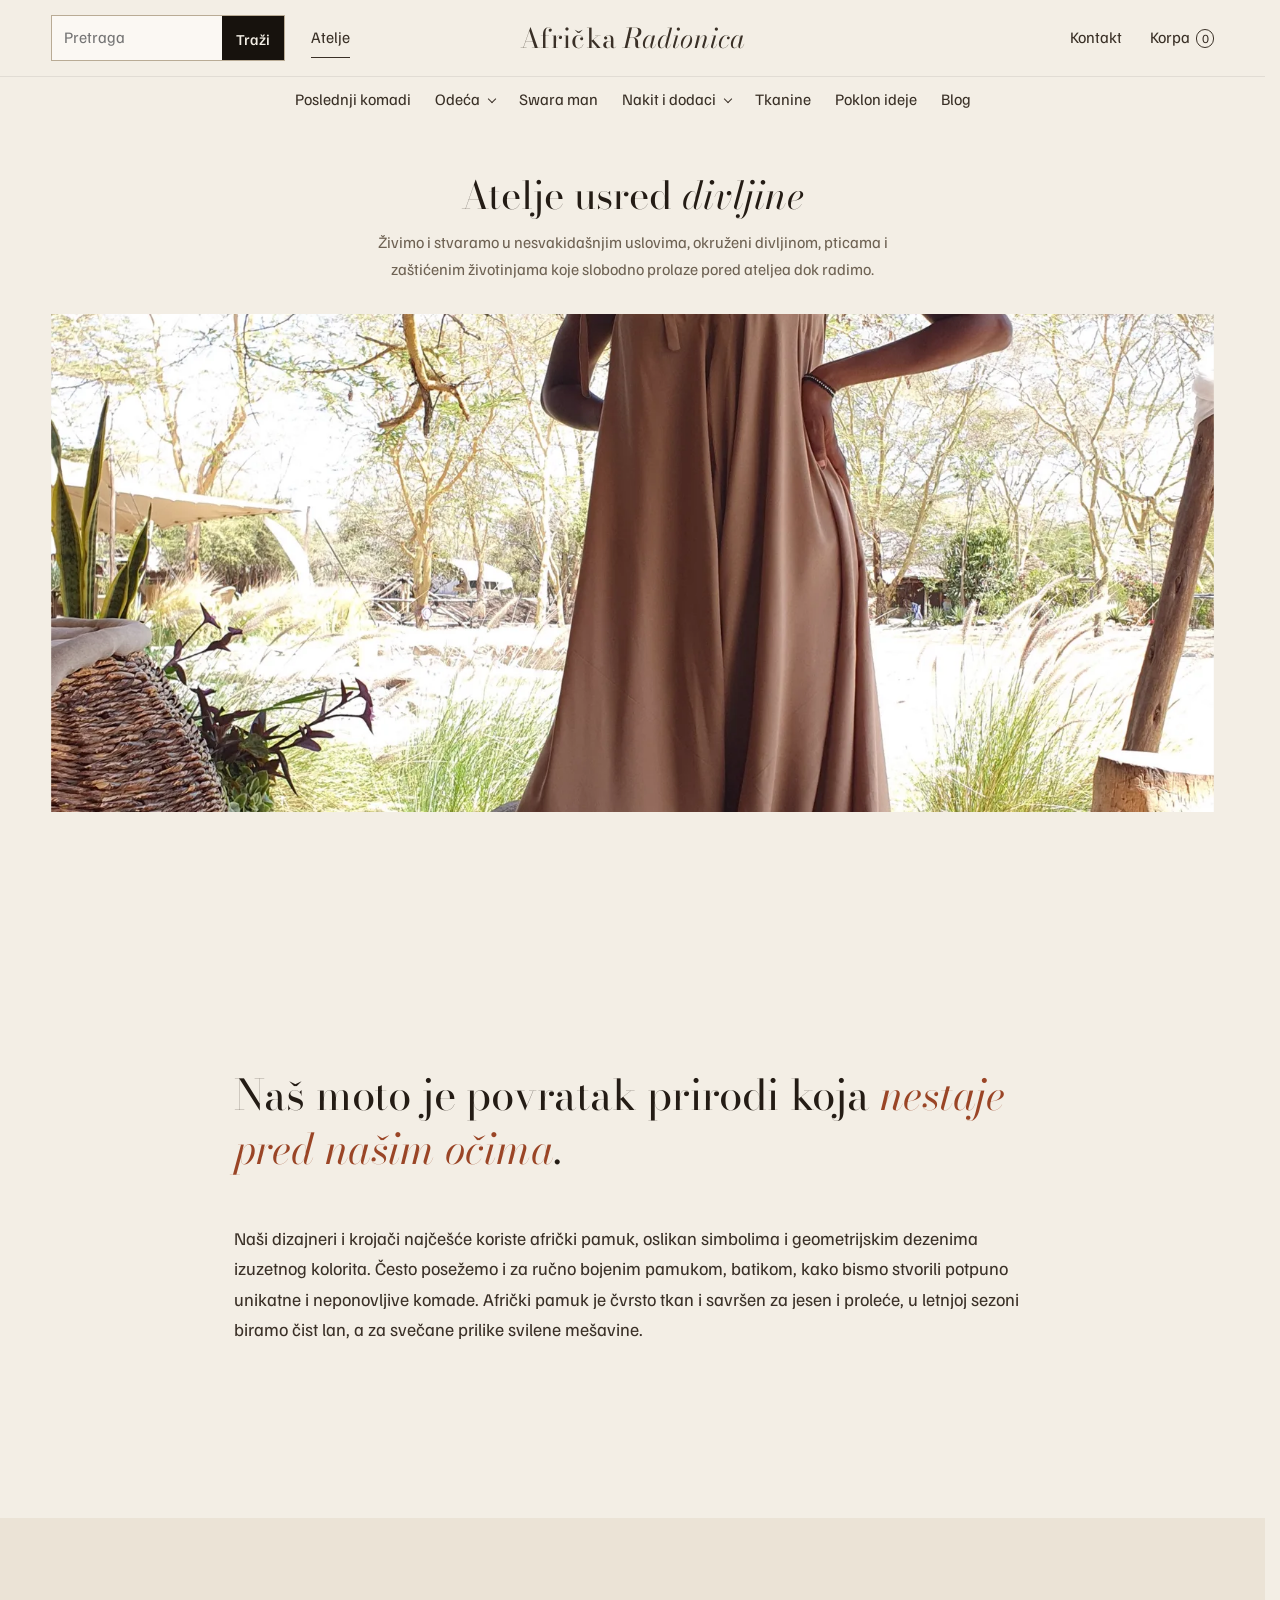
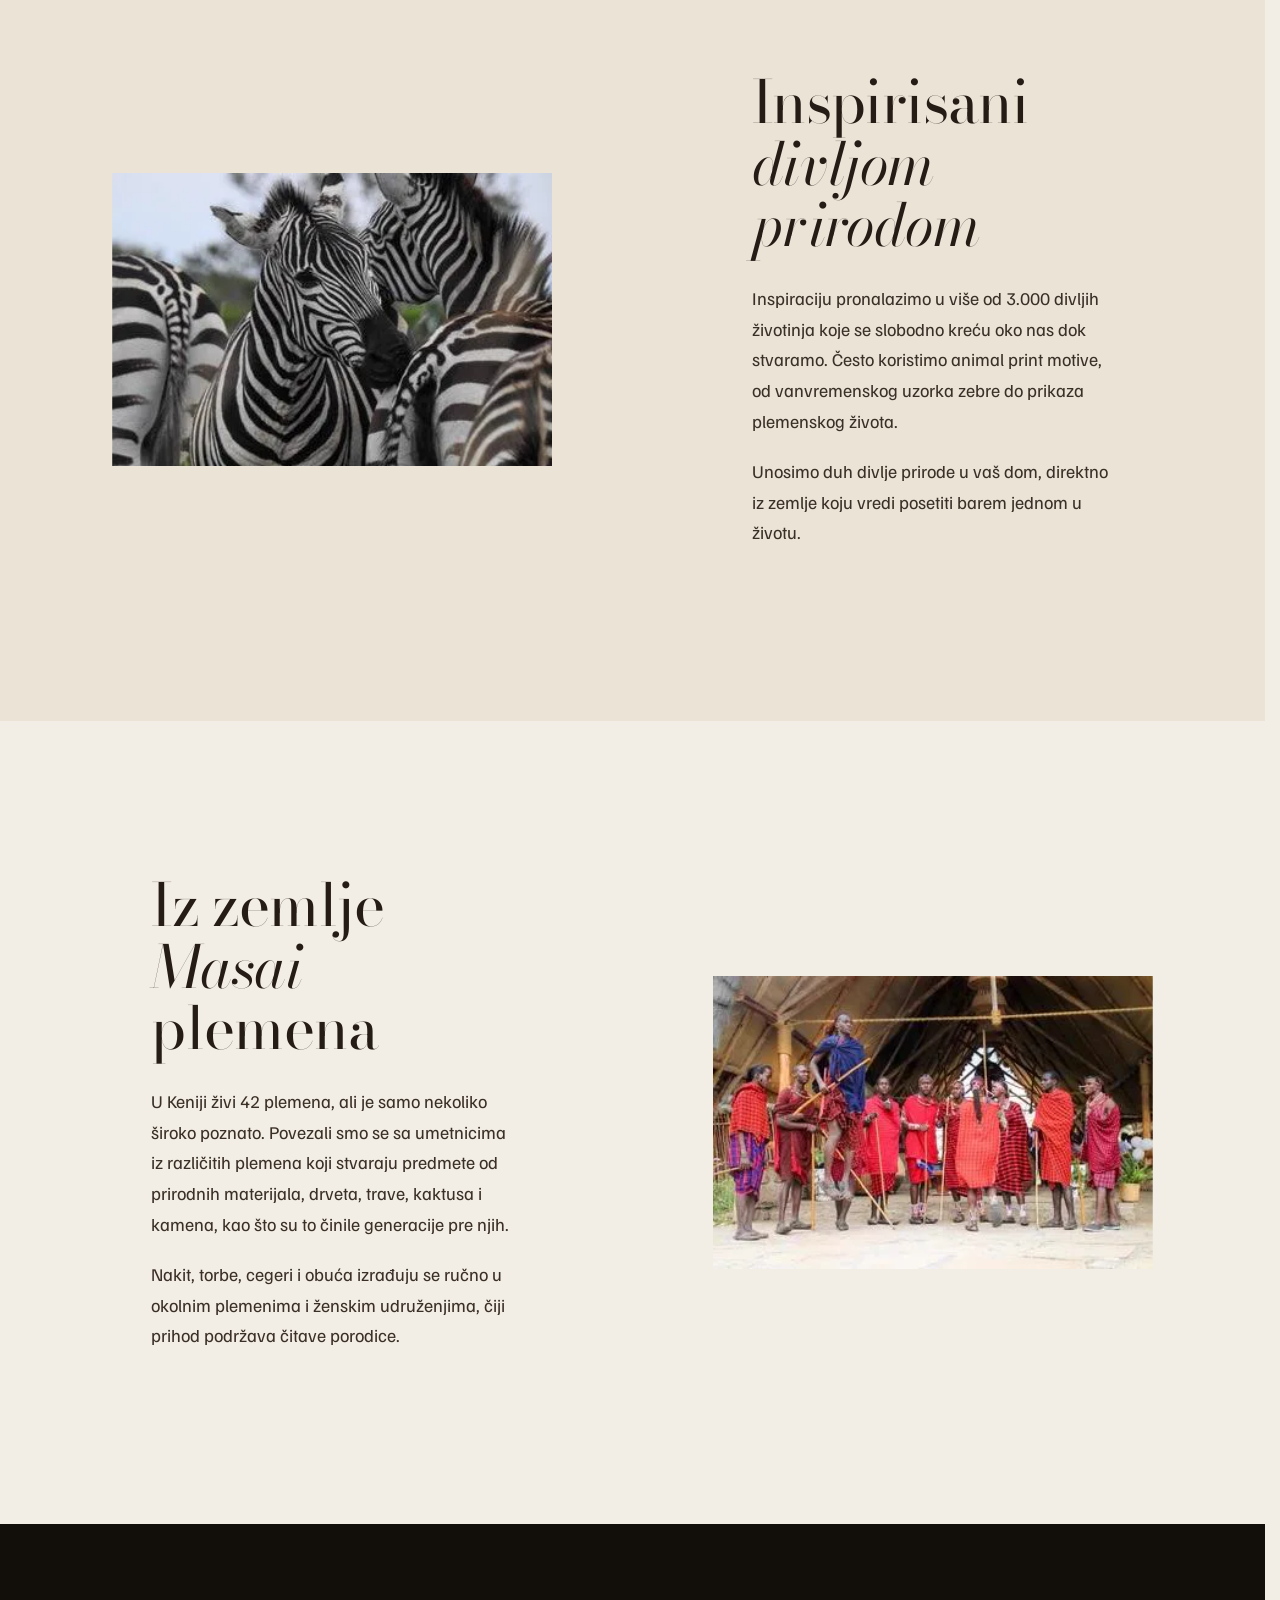
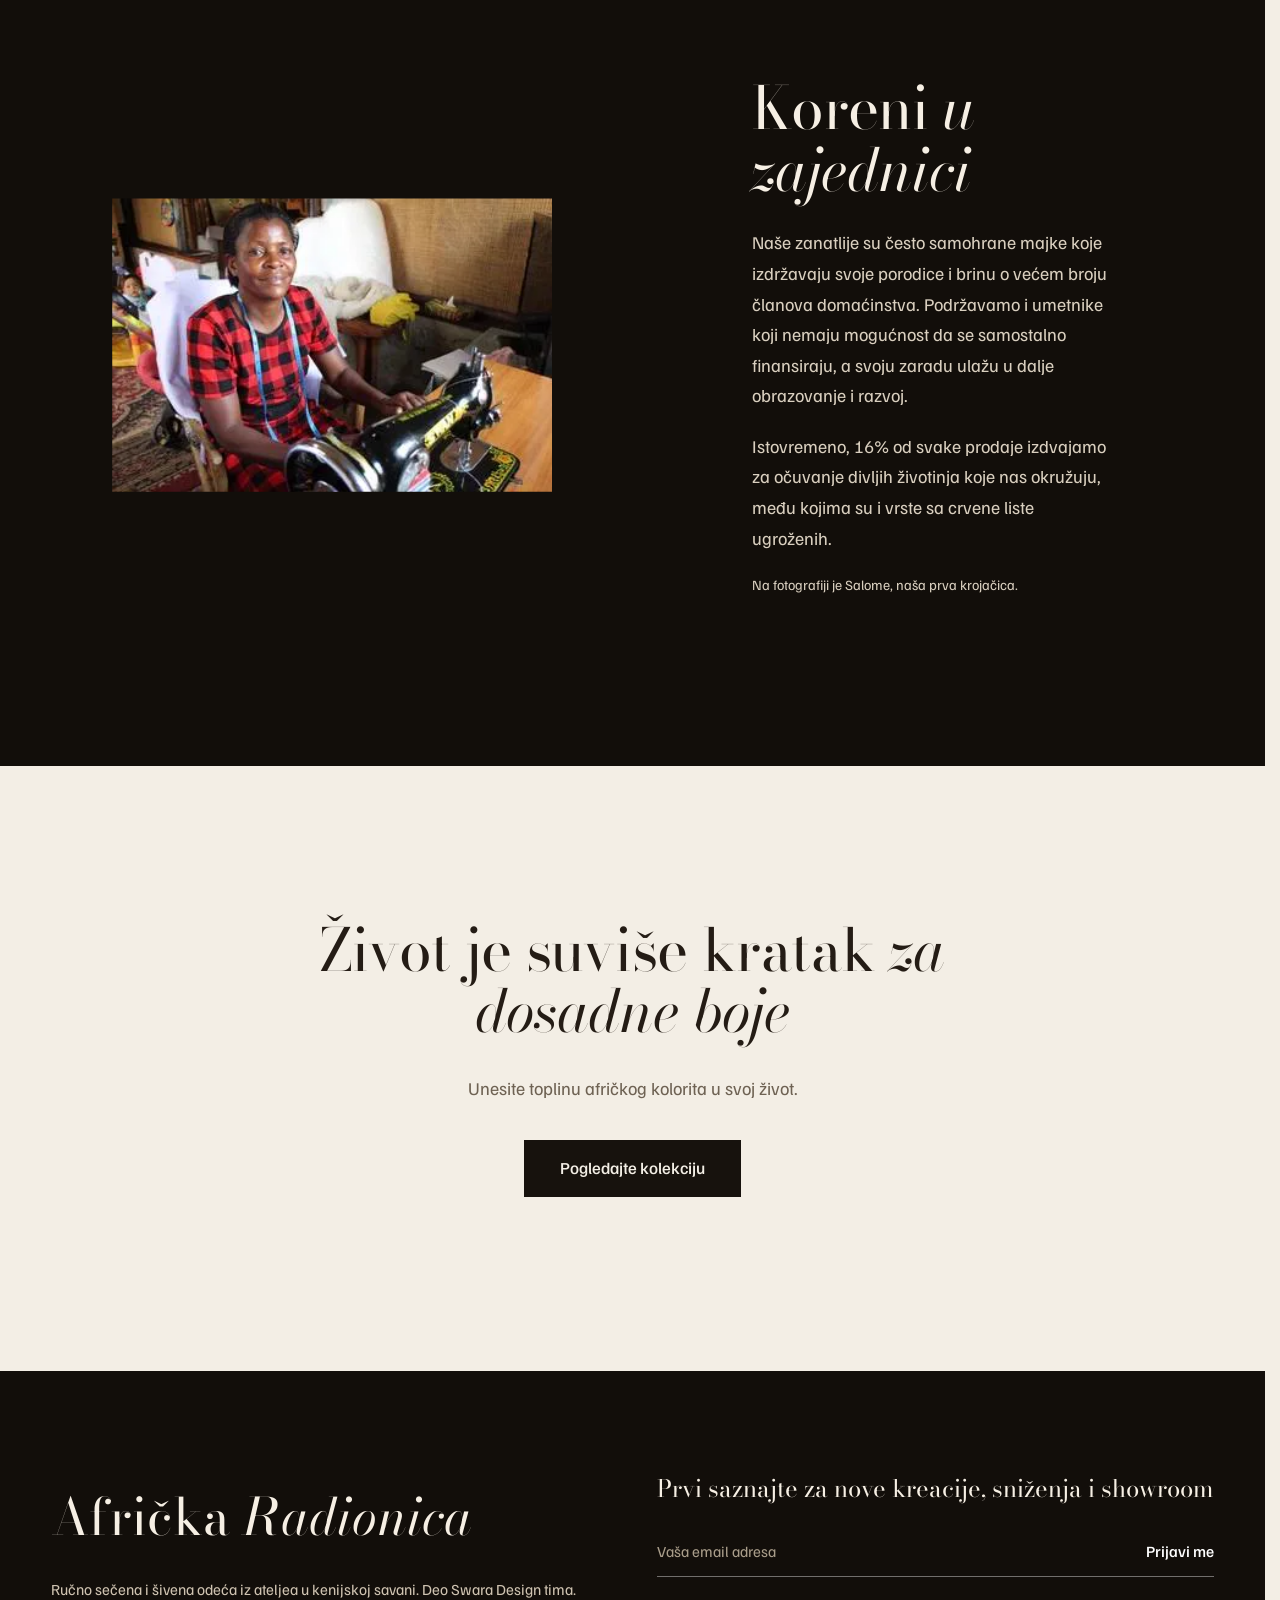
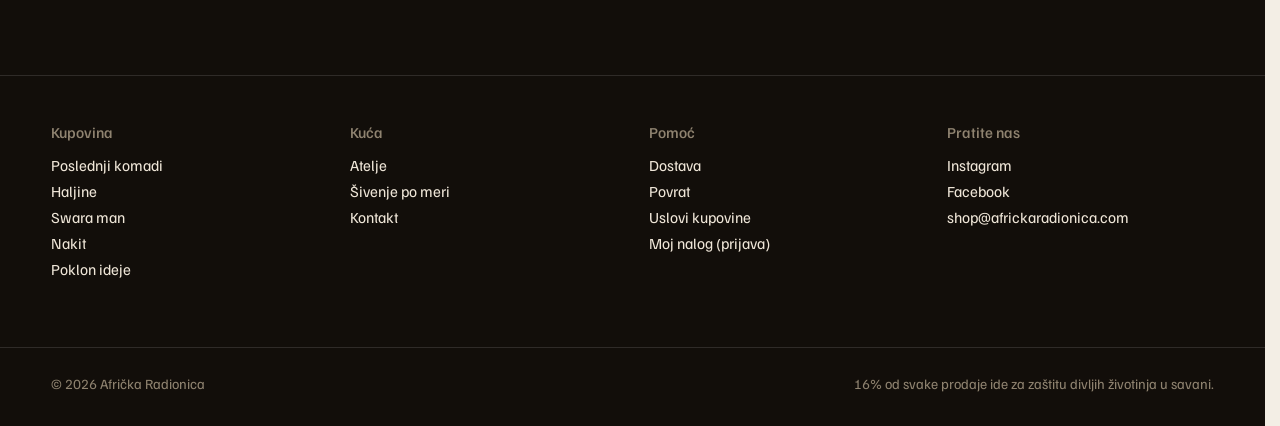
==== commit ed6e9a23: "Ugnežđen meni kategorija, Sve haljine i Sve pantalone" ====
--- a/atelje.html
+++ b/atelje.html
@@ -16,9 +16,9 @@
 <link rel="preconnect" href="https://fonts.gstatic.com" crossorigin>
 <link rel="stylesheet" href="https://fonts.googleapis.com/css2?family=Bodoni+Moda:ital,opsz,wght@0,6..96,400;0,6..96,500;1,6..96,400&family=Familjen+Grotesk:wght@400;500&display=swap">
 <script>document.documentElement.classList.add('js')</script>
-<link rel="stylesheet" href="css/site.css?v=c470bfda">
-<script src="js/katalog.js?v=c470bfda" defer></script>
-<script src="js/site.js?v=c470bfda" defer></script>
+<link rel="stylesheet" href="css/site.css?v=28fdc37f">
+<script src="js/katalog.js?v=28fdc37f" defer></script>
+<script src="js/site.js?v=28fdc37f" defer></script>
 </head>
 <body class="">
 <a class="skip" href="#main">Preskoči na sadržaj</a>
@@ -42,22 +42,27 @@
   <nav id="meni" class="cats" aria-label="Kategorije">
     <ul class="cats-main">
       <li><a href="kategorija.html?k=poslednji-komadi">Poslednji komadi</a></li>
+      <li class="grp">
+        <button type="button" class="grp-btn" aria-expanded="false" aria-controls="g-odeca">Odeća</button>
+        <div class="mega" id="g-odeca">
+          <div class="mega-in">
+            <div><p class="mega-h">Haljine</p><ul><li><a href="kategorija.html?k=haljine">Sve haljine</a></li><li><a href="kategorija.html?k=haljine-pamucne">Pamučne</a></li><li><a href="kategorija.html?k=haljine-lanene">Lanene</a></li><li><a href="kategorija.html?k=haljine-svilene">Svilene</a></li></ul></div>
+            <div><p class="mega-h">Pantalone</p><ul><li><a href="kategorija.html?k=pantalone">Sve pantalone</a></li><li><a href="kategorija.html?k=pantalone-lanene">Lanene</a></li><li><a href="kategorija.html?k=pantalone-pamucne">Pamučne</a></li><li><a href="kategorija.html?k=pantalone-svilene">Svilene</a></li></ul></div>
+            <div><p class="mega-h">Ostala odeća</p><ul><li><a href="kategorija.html?k=bluze-tunike-kardigani">Bluze, tunike i kardigani</a></li><li><a href="kategorija.html?k=suknje">Suknje</a></li><li><a href="kategorija.html?k=kombinezoni">Kombinezoni</a></li><li><a href="kategorija.html?k=sakoi-mantili">Sakoi i mantili</a></li></ul></div>
+          </div>
+        </div>
+      </li>
       <li><a href="kategorija.html?k=swara-man">Swara man</a></li>
-      <li><a href="kategorija.html?k=bluze-tunike-kardigani">Bluze, tunike i kardigani</a></li>
-      <li><a href="kategorija.html?k=haljine-pamucne">Haljine pamučne</a></li>
-      <li><a href="kategorija.html?k=haljine-lanene">Haljine lanene</a></li>
-      <li><a href="kategorija.html?k=haljine-svilene">Haljine svilene</a></li>
-      <li><a href="kategorija.html?k=kombinezoni">Kombinezoni</a></li>
-      <li><a href="kategorija.html?k=nakit">Nakit</a></li>
-      <li><a href="kategorija.html?k=pantalone-lanene">Pantalone lanene</a></li>
-      <li><a href="kategorija.html?k=pantalone-pamucne">Pantalone pamučne</a></li>
-      <li><a href="kategorija.html?k=pantalone-svilene">Pantalone svilene</a></li>
+      <li class="grp">
+        <button type="button" class="grp-btn" aria-expanded="false" aria-controls="g-dodaci">Nakit i dodaci</button>
+        <div class="mega" id="g-dodaci">
+          <div class="mega-in mega-1">
+            <div><ul><li><a href="kategorija.html?k=nakit">Nakit</a></li><li><a href="kategorija.html?k=torbe-cegeri">Torbe i cegeri</a></li><li><a href="kategorija.html?k=obuca">Obuća</a></li></ul></div>
+          </div>
+        </div>
+      </li>
+      <li><a href="kategorija.html?k=tkanine">Tkanine</a></li>
       <li><a href="kategorija.html?k=poklon-ideje">Poklon ideje</a></li>
-      <li><a href="kategorija.html?k=sakoi-mantili">Sakoi i mantili</a></li>
-      <li><a href="kategorija.html?k=suknje">Suknje</a></li>
-      <li><a href="kategorija.html?k=tkanine">Tkanine</a></li>
-      <li><a href="kategorija.html?k=torbe-cegeri">Torbe i cegeri</a></li>
-      <li><a href="kategorija.html?k=obuca">Obuća</a></li>
       <li><a href="https://www.africkaradionica.com/blog">Blog</a></li>
     </ul>
     <ul class="cats-mob">
--- a/css/site.css
+++ b/css/site.css
@@ -565,3 +565,32 @@
 .f input:focus,.f select:focus,.f textarea:focus{outline:2px solid var(--terra);outline-offset:0;border-color:var(--ebony)}
 .f label{font-size:1rem}
 @media (max-width:780px){.menu-btn{padding-left:40px}}
+.pay label[hidden],.pay p[hidden]{display:none}
+
+/* Ugnežđen meni kategorija, kao Zara (korisnik 18.11.): Odeća i Nakit i dodaci otvaraju panel */
+@media (min-width:781px){.cats{position:relative}}
+.grp-btn{display:inline-block;padding:13px 0 12px;font:400 1rem/1.2 var(--sans);color:inherit;border:0;border-bottom:1px solid transparent;background:none;cursor:pointer}
+.grp-btn::after{content:"";display:inline-block;width:6px;height:6px;border-right:1.5px solid currentColor;border-bottom:1.5px solid currentColor;transform:translateY(-3px) rotate(45deg);margin-left:9px;transition:transform .25s}
+.grp.open .grp-btn::after{transform:translateY(1px) rotate(225deg)}
+.grp-btn:hover,.grp.open .grp-btn,.grp-btn.has-current{border-bottom-color:currentColor}
+.grp-btn.has-current{font-weight:500}
+.mega{display:none;position:absolute;left:0;right:0;top:100%;background:var(--ivory);color:var(--ink);border-top:1px solid var(--line);border-bottom:1px solid var(--line);box-shadow:0 24px 40px -30px rgba(23,18,13,.45);z-index:60}
+.grp.open .mega{display:block}
+.mega-in{max-width:1000px;margin:0 auto;padding:26px var(--gut) 30px;display:grid;grid-template-columns:repeat(3,minmax(0,1fr));gap:40px}
+.mega-in.mega-1{grid-template-columns:minmax(0,260px);justify-content:center}
+.mega-h{font-weight:600;font-size:1rem;margin:0 0 8px;color:var(--ink)}
+.mega ul{list-style:none;margin:0;padding:0}
+.mega a{display:block;padding:7px 0;text-decoration:none;font-size:1rem}
+.mega a:hover,.mega a[aria-current="page"]{text-decoration:underline;text-underline-offset:4px}
+.mega a[aria-current="page"]{font-weight:600}
+@media (max-width:780px){
+  .cats-main > li{border-bottom:1px solid var(--line)}
+  .cats-main > li > a{border-bottom:0}
+  .grp-btn{display:flex;justify-content:space-between;align-items:center;width:100%;padding:14px 0;font-size:1.05rem;border:0;text-align:left}
+  .grp-btn::after{width:8px;height:8px;margin-right:6px}
+  .mega{position:static;border:0;box-shadow:none;background:none}
+  .mega-in,.mega-in.mega-1{display:block;padding:0 0 10px 16px}
+  .mega-in > div + div{margin-top:10px}
+  .mega-h{font-size:.95rem;color:var(--muted);margin:4px 0 2px}
+  .mega a{padding:10px 0;font-size:1.02rem}
+}
